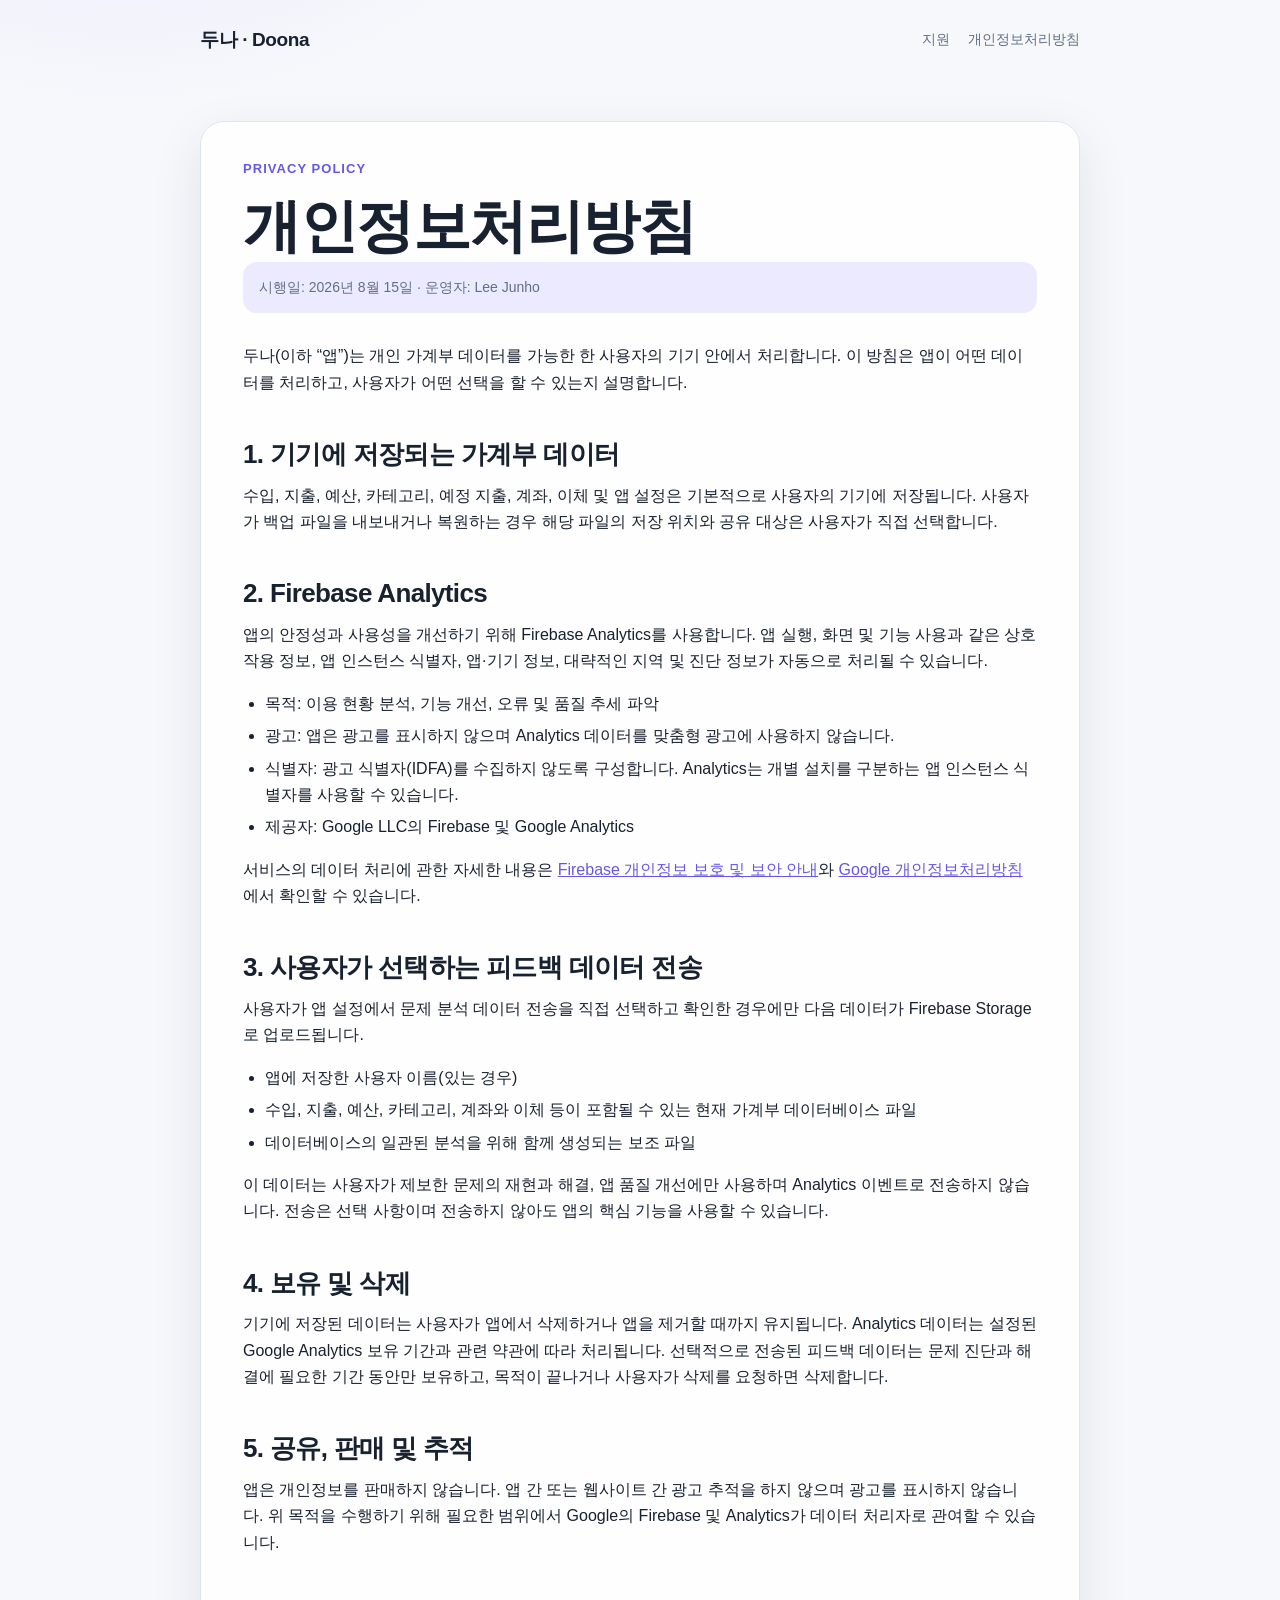
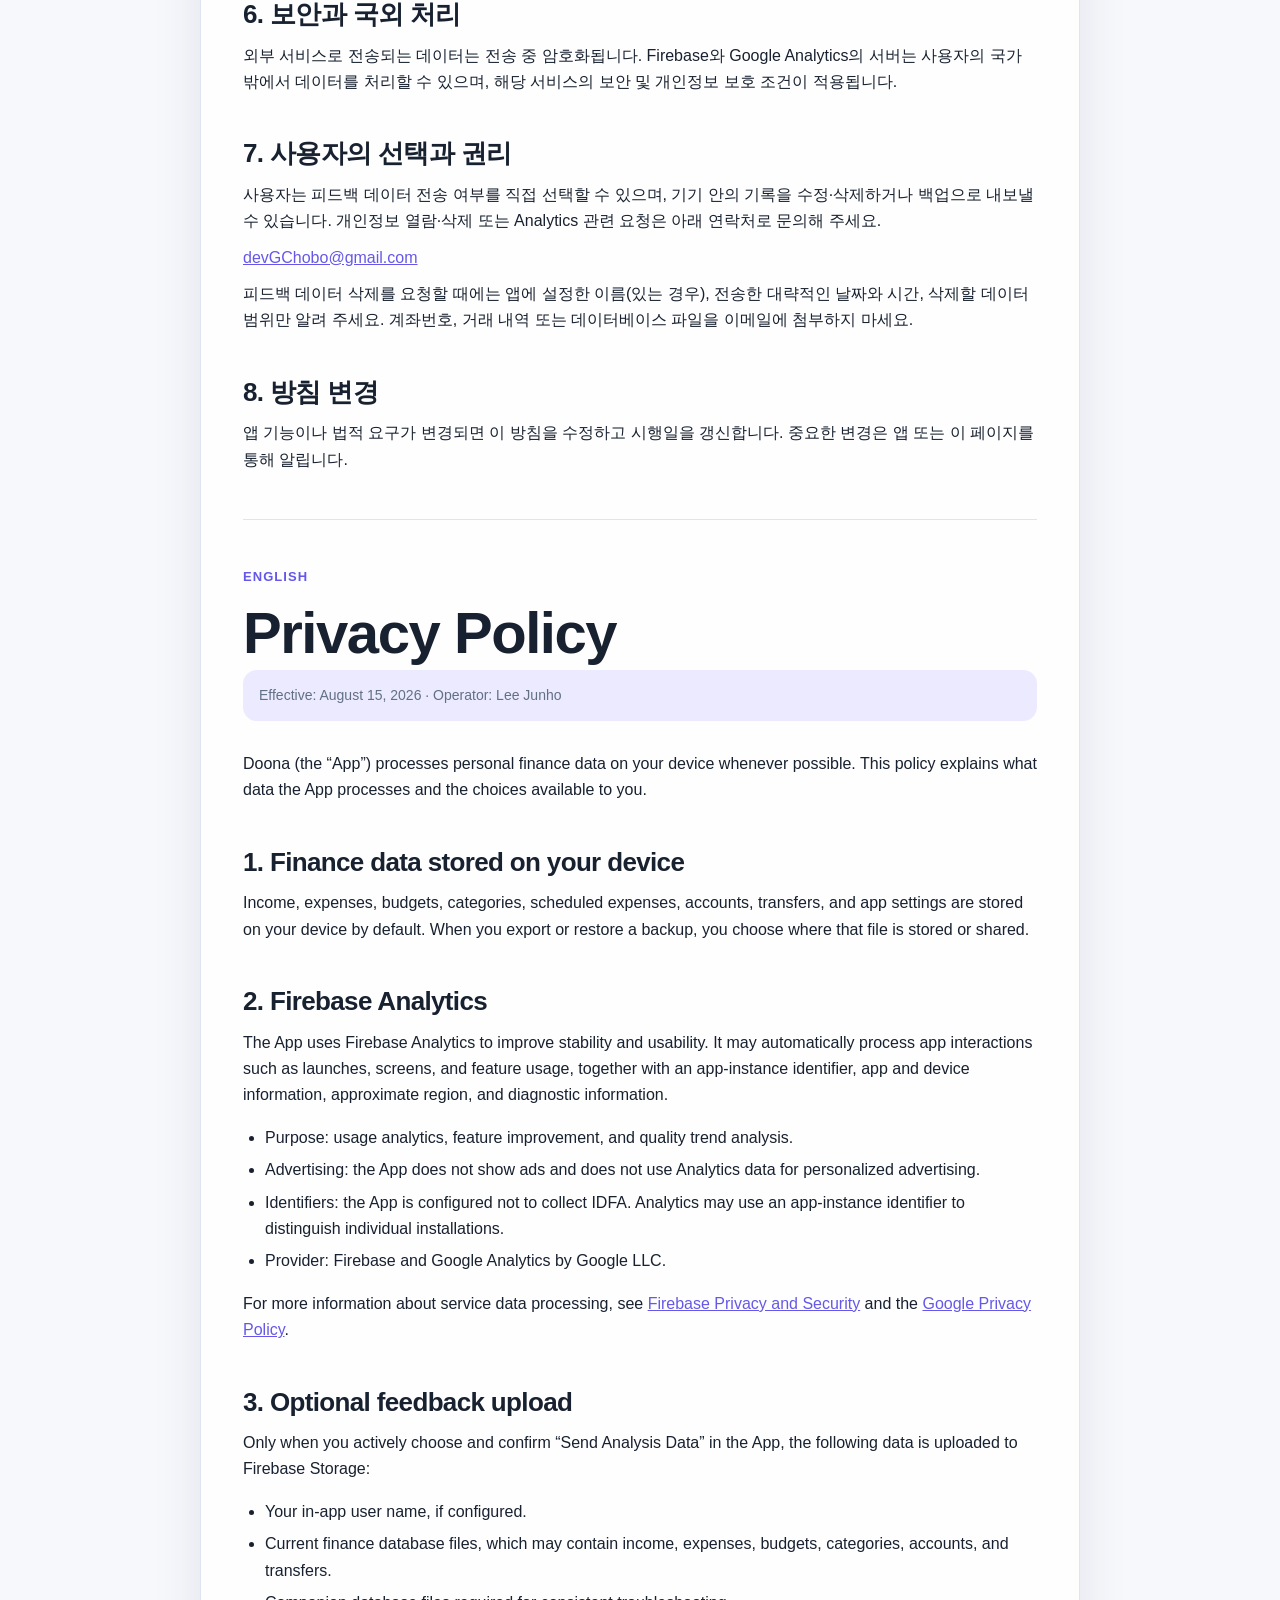
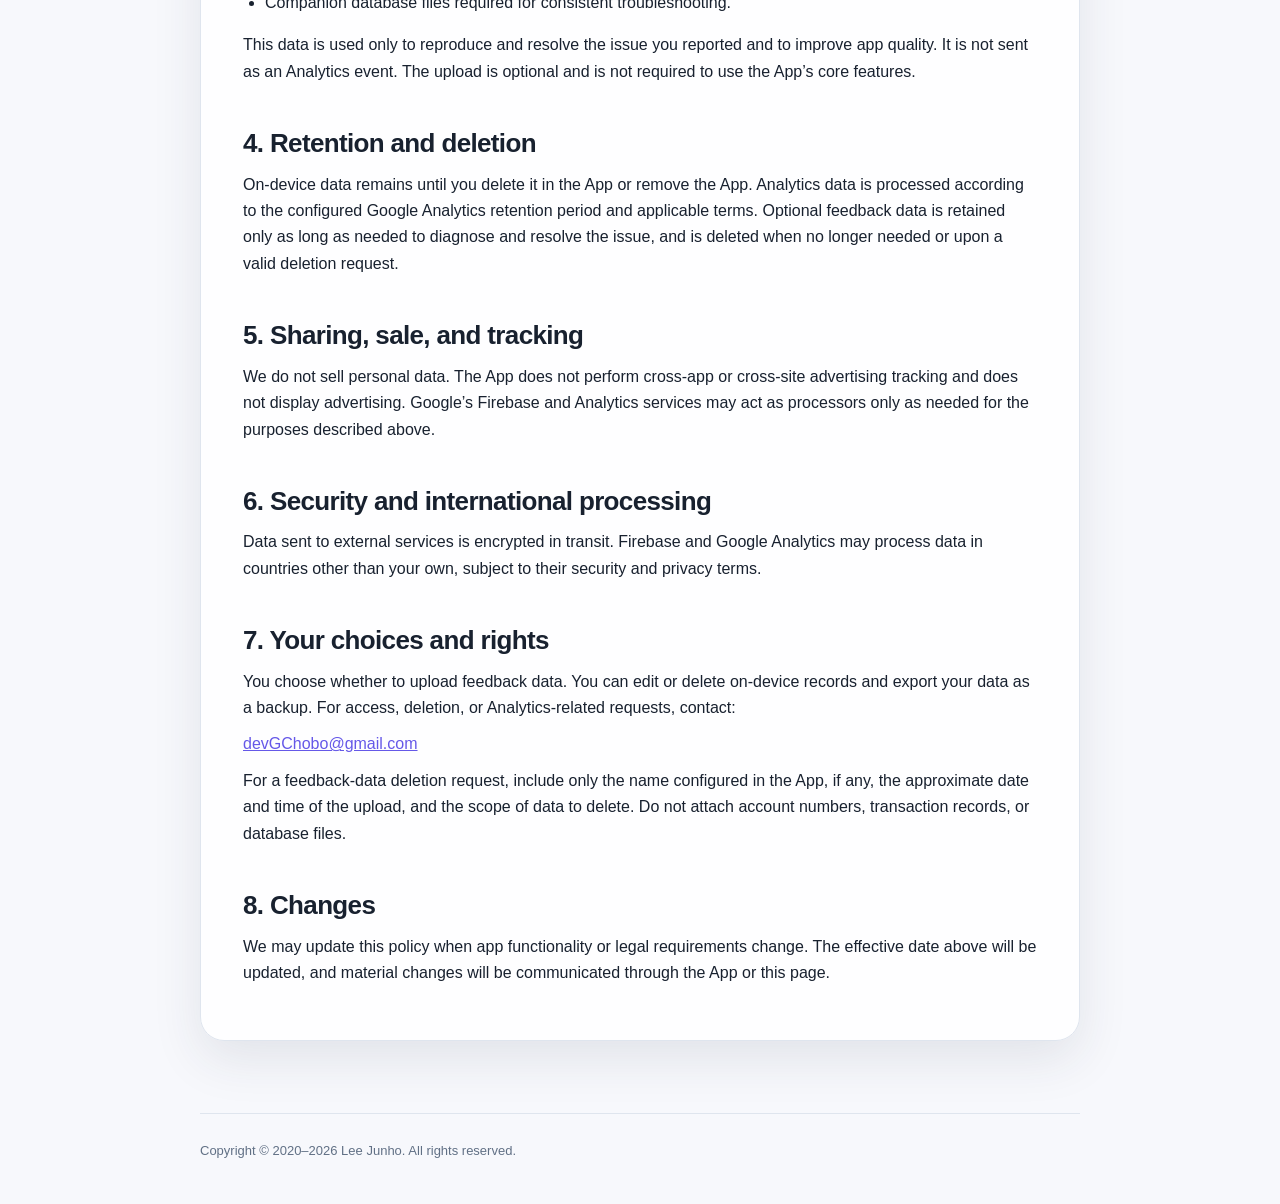
==== privacy/index.html @ 0facd6de "Publish Doona support and privacy pages" ====
<!doctype html>
<html lang="ko">
<head>
  <meta charset="utf-8">
  <meta name="viewport" content="width=device-width, initial-scale=1">
  <meta name="description" content="두나 가계부 개인정보처리방침">
  <title>개인정보처리방침 · 두나 가계부</title>
  <link rel="stylesheet" href="../assets/style.css">
</head>
<body>
  <div class="wrap">
    <header>
      <a class="brand" href="../">두나 · Doona</a>
      <nav aria-label="주요 메뉴">
        <a href="../support/">지원</a>
        <a href="./">개인정보처리방침</a>
      </nav>
    </header>
    <main>
      <article class="content">
        <p class="eyebrow">Privacy Policy</p>
        <h1>개인정보처리방침</h1>
        <div class="meta">시행일: 2026년 8월 15일 · 운영자: Lee Junho</div>
        <p>두나(이하 “앱”)는 개인 가계부 데이터를 가능한 한 사용자의 기기 안에서 처리합니다. 이 방침은 앱이 어떤 데이터를 처리하고, 사용자가 어떤 선택을 할 수 있는지 설명합니다.</p>

        <h2>1. 기기에 저장되는 가계부 데이터</h2>
        <p>수입, 지출, 예산, 카테고리, 예정 지출, 계좌, 이체 및 앱 설정은 기본적으로 사용자의 기기에 저장됩니다. 사용자가 백업 파일을 내보내거나 복원하는 경우 해당 파일의 저장 위치와 공유 대상은 사용자가 직접 선택합니다.</p>

        <h2>2. Firebase Analytics</h2>
        <p>앱의 안정성과 사용성을 개선하기 위해 Firebase Analytics를 사용합니다. 앱 실행, 화면 및 기능 사용과 같은 상호작용 정보, 앱 인스턴스 식별자, 앱·기기 정보, 대략적인 지역 및 진단 정보가 자동으로 처리될 수 있습니다.</p>
        <ul>
          <li>목적: 이용 현황 분석, 기능 개선, 오류 및 품질 추세 파악</li>
          <li>광고: 앱은 광고를 표시하지 않으며 Analytics 데이터를 맞춤형 광고에 사용하지 않습니다.</li>
          <li>식별자: 광고 식별자(IDFA)를 수집하지 않도록 구성합니다. Analytics는 개별 설치를 구분하는 앱 인스턴스 식별자를 사용할 수 있습니다.</li>
          <li>제공자: Google LLC의 Firebase 및 Google Analytics</li>
        </ul>
        <p>서비스의 데이터 처리에 관한 자세한 내용은 <a href="https://firebase.google.com/support/privacy">Firebase 개인정보 보호 및 보안 안내</a>와 <a href="https://policies.google.com/privacy">Google 개인정보처리방침</a>에서 확인할 수 있습니다.</p>

        <h2>3. 사용자가 선택하는 피드백 데이터 전송</h2>
        <p>사용자가 앱 설정에서 문제 분석 데이터 전송을 직접 선택하고 확인한 경우에만 다음 데이터가 Firebase Storage로 업로드됩니다.</p>
        <ul>
          <li>앱에 저장한 사용자 이름(있는 경우)</li>
          <li>수입, 지출, 예산, 카테고리, 계좌와 이체 등이 포함될 수 있는 현재 가계부 데이터베이스 파일</li>
          <li>데이터베이스의 일관된 분석을 위해 함께 생성되는 보조 파일</li>
        </ul>
        <p>이 데이터는 사용자가 제보한 문제의 재현과 해결, 앱 품질 개선에만 사용하며 Analytics 이벤트로 전송하지 않습니다. 전송은 선택 사항이며 전송하지 않아도 앱의 핵심 기능을 사용할 수 있습니다.</p>

        <h2>4. 보유 및 삭제</h2>
        <p>기기에 저장된 데이터는 사용자가 앱에서 삭제하거나 앱을 제거할 때까지 유지됩니다. Analytics 데이터는 설정된 Google Analytics 보유 기간과 관련 약관에 따라 처리됩니다. 선택적으로 전송된 피드백 데이터는 문제 진단과 해결에 필요한 기간 동안만 보유하고, 목적이 끝나거나 사용자가 삭제를 요청하면 삭제합니다.</p>

        <h2>5. 공유, 판매 및 추적</h2>
        <p>앱은 개인정보를 판매하지 않습니다. 앱 간 또는 웹사이트 간 광고 추적을 하지 않으며 광고를 표시하지 않습니다. 위 목적을 수행하기 위해 필요한 범위에서 Google의 Firebase 및 Analytics가 데이터 처리자로 관여할 수 있습니다.</p>

        <h2>6. 보안과 국외 처리</h2>
        <p>외부 서비스로 전송되는 데이터는 전송 중 암호화됩니다. Firebase와 Google Analytics의 서버는 사용자의 국가 밖에서 데이터를 처리할 수 있으며, 해당 서비스의 보안 및 개인정보 보호 조건이 적용됩니다.</p>

        <h2>7. 사용자의 선택과 권리</h2>
        <p>사용자는 피드백 데이터 전송 여부를 직접 선택할 수 있으며, 기기 안의 기록을 수정·삭제하거나 백업으로 내보낼 수 있습니다. 개인정보 열람·삭제 또는 Analytics 관련 요청은 아래 연락처로 문의해 주세요.</p>
        <p><a href="mailto:devGChobo@gmail.com">devGChobo@gmail.com</a></p>
        <p>피드백 데이터 삭제를 요청할 때에는 앱에 설정한 이름(있는 경우), 전송한 대략적인 날짜와 시간, 삭제할 데이터 범위만 알려 주세요. 계좌번호, 거래 내역 또는 데이터베이스 파일을 이메일에 첨부하지 마세요.</p>

        <h2>8. 방침 변경</h2>
        <p>앱 기능이나 법적 요구가 변경되면 이 방침을 수정하고 시행일을 갱신합니다. 중요한 변경은 앱 또는 이 페이지를 통해 알립니다.</p>

        <hr>

        <p class="eyebrow">English</p>
        <h1>Privacy Policy</h1>
        <div class="meta">Effective: August 15, 2026 · Operator: Lee Junho</div>
        <p>Doona (the “App”) processes personal finance data on your device whenever possible. This policy explains what data the App processes and the choices available to you.</p>

        <h2>1. Finance data stored on your device</h2>
        <p>Income, expenses, budgets, categories, scheduled expenses, accounts, transfers, and app settings are stored on your device by default. When you export or restore a backup, you choose where that file is stored or shared.</p>

        <h2>2. Firebase Analytics</h2>
        <p>The App uses Firebase Analytics to improve stability and usability. It may automatically process app interactions such as launches, screens, and feature usage, together with an app-instance identifier, app and device information, approximate region, and diagnostic information.</p>
        <ul>
          <li>Purpose: usage analytics, feature improvement, and quality trend analysis.</li>
          <li>Advertising: the App does not show ads and does not use Analytics data for personalized advertising.</li>
          <li>Identifiers: the App is configured not to collect IDFA. Analytics may use an app-instance identifier to distinguish individual installations.</li>
          <li>Provider: Firebase and Google Analytics by Google LLC.</li>
        </ul>
        <p>For more information about service data processing, see <a href="https://firebase.google.com/support/privacy">Firebase Privacy and Security</a> and the <a href="https://policies.google.com/privacy">Google Privacy Policy</a>.</p>

        <h2>3. Optional feedback upload</h2>
        <p>Only when you actively choose and confirm “Send Analysis Data” in the App, the following data is uploaded to Firebase Storage:</p>
        <ul>
          <li>Your in-app user name, if configured.</li>
          <li>Current finance database files, which may contain income, expenses, budgets, categories, accounts, and transfers.</li>
          <li>Companion database files required for consistent troubleshooting.</li>
        </ul>
        <p>This data is used only to reproduce and resolve the issue you reported and to improve app quality. It is not sent as an Analytics event. The upload is optional and is not required to use the App’s core features.</p>

        <h2>4. Retention and deletion</h2>
        <p>On-device data remains until you delete it in the App or remove the App. Analytics data is processed according to the configured Google Analytics retention period and applicable terms. Optional feedback data is retained only as long as needed to diagnose and resolve the issue, and is deleted when no longer needed or upon a valid deletion request.</p>

        <h2>5. Sharing, sale, and tracking</h2>
        <p>We do not sell personal data. The App does not perform cross-app or cross-site advertising tracking and does not display advertising. Google’s Firebase and Analytics services may act as processors only as needed for the purposes described above.</p>

        <h2>6. Security and international processing</h2>
        <p>Data sent to external services is encrypted in transit. Firebase and Google Analytics may process data in countries other than your own, subject to their security and privacy terms.</p>

        <h2>7. Your choices and rights</h2>
        <p>You choose whether to upload feedback data. You can edit or delete on-device records and export your data as a backup. For access, deletion, or Analytics-related requests, contact:</p>
        <p><a href="mailto:devGChobo@gmail.com">devGChobo@gmail.com</a></p>
        <p>For a feedback-data deletion request, include only the name configured in the App, if any, the approximate date and time of the upload, and the scope of data to delete. Do not attach account numbers, transaction records, or database files.</p>

        <h2>8. Changes</h2>
        <p>We may update this policy when app functionality or legal requirements change. The effective date above will be updated, and material changes will be communicated through the App or this page.</p>
      </article>
    </main>
    <footer>Copyright © 2020–2026 Lee Junho. All rights reserved.</footer>
  </div>
</body>
</html>
---- assets/style.css ----
:root {
  color-scheme: light dark;
  --background: #f7f8fc;
  --surface: rgba(255, 255, 255, 0.92);
  --surface-strong: #ffffff;
  --text: #18212f;
  --muted: #617085;
  --line: #dfe5ee;
  --accent: #6558e8;
  --accent-soft: #eceaff;
  --shadow: 0 18px 50px rgba(38, 47, 67, 0.1);
}

@media (prefers-color-scheme: dark) {
  :root {
    --background: #10131a;
    --surface: rgba(27, 32, 43, 0.94);
    --surface-strong: #1b202b;
    --text: #f3f5f8;
    --muted: #aab4c3;
    --line: #343c4c;
    --accent: #a79cff;
    --accent-soft: #2c2949;
    --shadow: 0 18px 50px rgba(0, 0, 0, 0.28);
  }
}

* { box-sizing: border-box; }

html { scroll-behavior: smooth; }

body {
  margin: 0;
  background:
    radial-gradient(circle at 10% -10%, rgba(101, 88, 232, 0.2), transparent 34rem),
    var(--background);
  color: var(--text);
  font-family: -apple-system, BlinkMacSystemFont, "Segoe UI", sans-serif;
  line-height: 1.65;
}

a { color: var(--accent); }

.wrap {
  width: min(880px, calc(100% - 40px));
  margin: 0 auto;
}

header {
  display: flex;
  align-items: center;
  justify-content: space-between;
  gap: 24px;
  padding: 24px 0;
}

.brand {
  color: var(--text);
  font-size: 19px;
  font-weight: 760;
  letter-spacing: -0.02em;
  text-decoration: none;
}

nav { display: flex; gap: 18px; }
nav a { color: var(--muted); font-size: 14px; text-decoration: none; }
nav a:hover { color: var(--text); }

main { padding: 42px 0 72px; }

.hero {
  padding: 48px;
  border: 1px solid var(--line);
  border-radius: 28px;
  background: var(--surface);
  box-shadow: var(--shadow);
}

.eyebrow {
  margin: 0 0 10px;
  color: var(--accent);
  font-size: 13px;
  font-weight: 740;
  letter-spacing: 0.08em;
  text-transform: uppercase;
}

h1, h2, h3 { line-height: 1.25; letter-spacing: -0.025em; }
h1 { margin: 0; font-size: clamp(36px, 7vw, 58px); }
h2 { margin: 42px 0 12px; font-size: 26px; }
h3 { margin: 28px 0 8px; font-size: 18px; }
p { margin: 10px 0; }

.lead {
  max-width: 650px;
  margin-top: 18px;
  color: var(--muted);
  font-size: 18px;
}

.actions, .grid {
  display: grid;
  gap: 16px;
}

.actions {
  grid-template-columns: repeat(2, minmax(0, 1fr));
  margin-top: 30px;
}

.card, .button-link {
  border: 1px solid var(--line);
  border-radius: 18px;
  background: var(--surface-strong);
}

.button-link {
  display: block;
  padding: 18px 20px;
  color: var(--text);
  font-weight: 700;
  text-decoration: none;
}

.button-link span { display: block; color: var(--muted); font-size: 13px; font-weight: 500; }
.button-link:hover { border-color: var(--accent); transform: translateY(-1px); }

.content {
  padding: 36px 42px 44px;
  border: 1px solid var(--line);
  border-radius: 24px;
  background: var(--surface);
  box-shadow: var(--shadow);
}

.meta {
  margin-bottom: 30px;
  padding: 14px 16px;
  border-radius: 14px;
  background: var(--accent-soft);
  color: var(--muted);
  font-size: 14px;
}

.notice {
  margin: 24px 0;
  padding: 18px 20px;
  border-left: 4px solid var(--accent);
  border-radius: 8px 14px 14px 8px;
  background: var(--accent-soft);
}

ul { padding-left: 22px; }
li + li { margin-top: 6px; }
hr { margin: 46px 0; border: 0; border-top: 1px solid var(--line); }

footer {
  padding: 26px 0 42px;
  border-top: 1px solid var(--line);
  color: var(--muted);
  font-size: 13px;
}

@media (max-width: 640px) {
  .wrap { width: min(100% - 28px, 880px); }
  header { align-items: flex-start; flex-direction: column; gap: 10px; }
  main { padding-top: 24px; }
  .hero, .content { padding: 28px 22px; border-radius: 20px; }
  .actions { grid-template-columns: 1fr; }
}
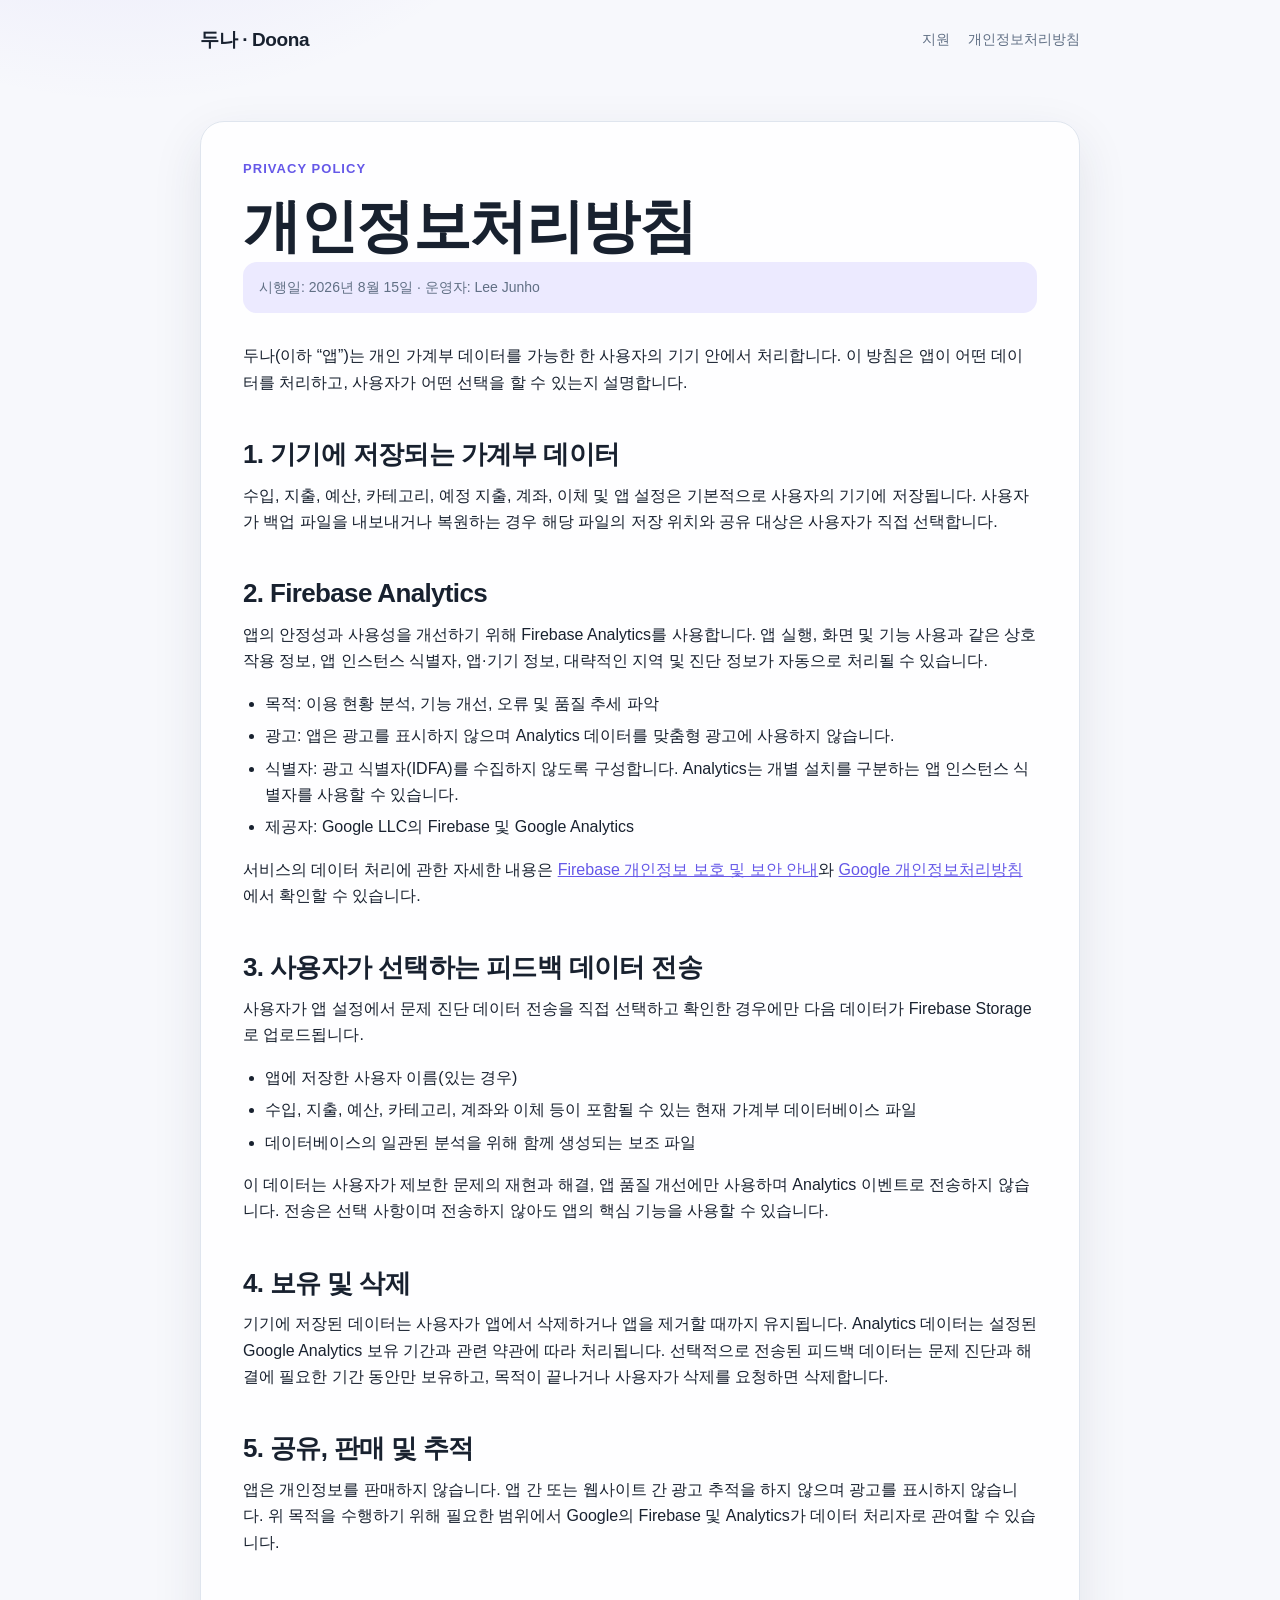
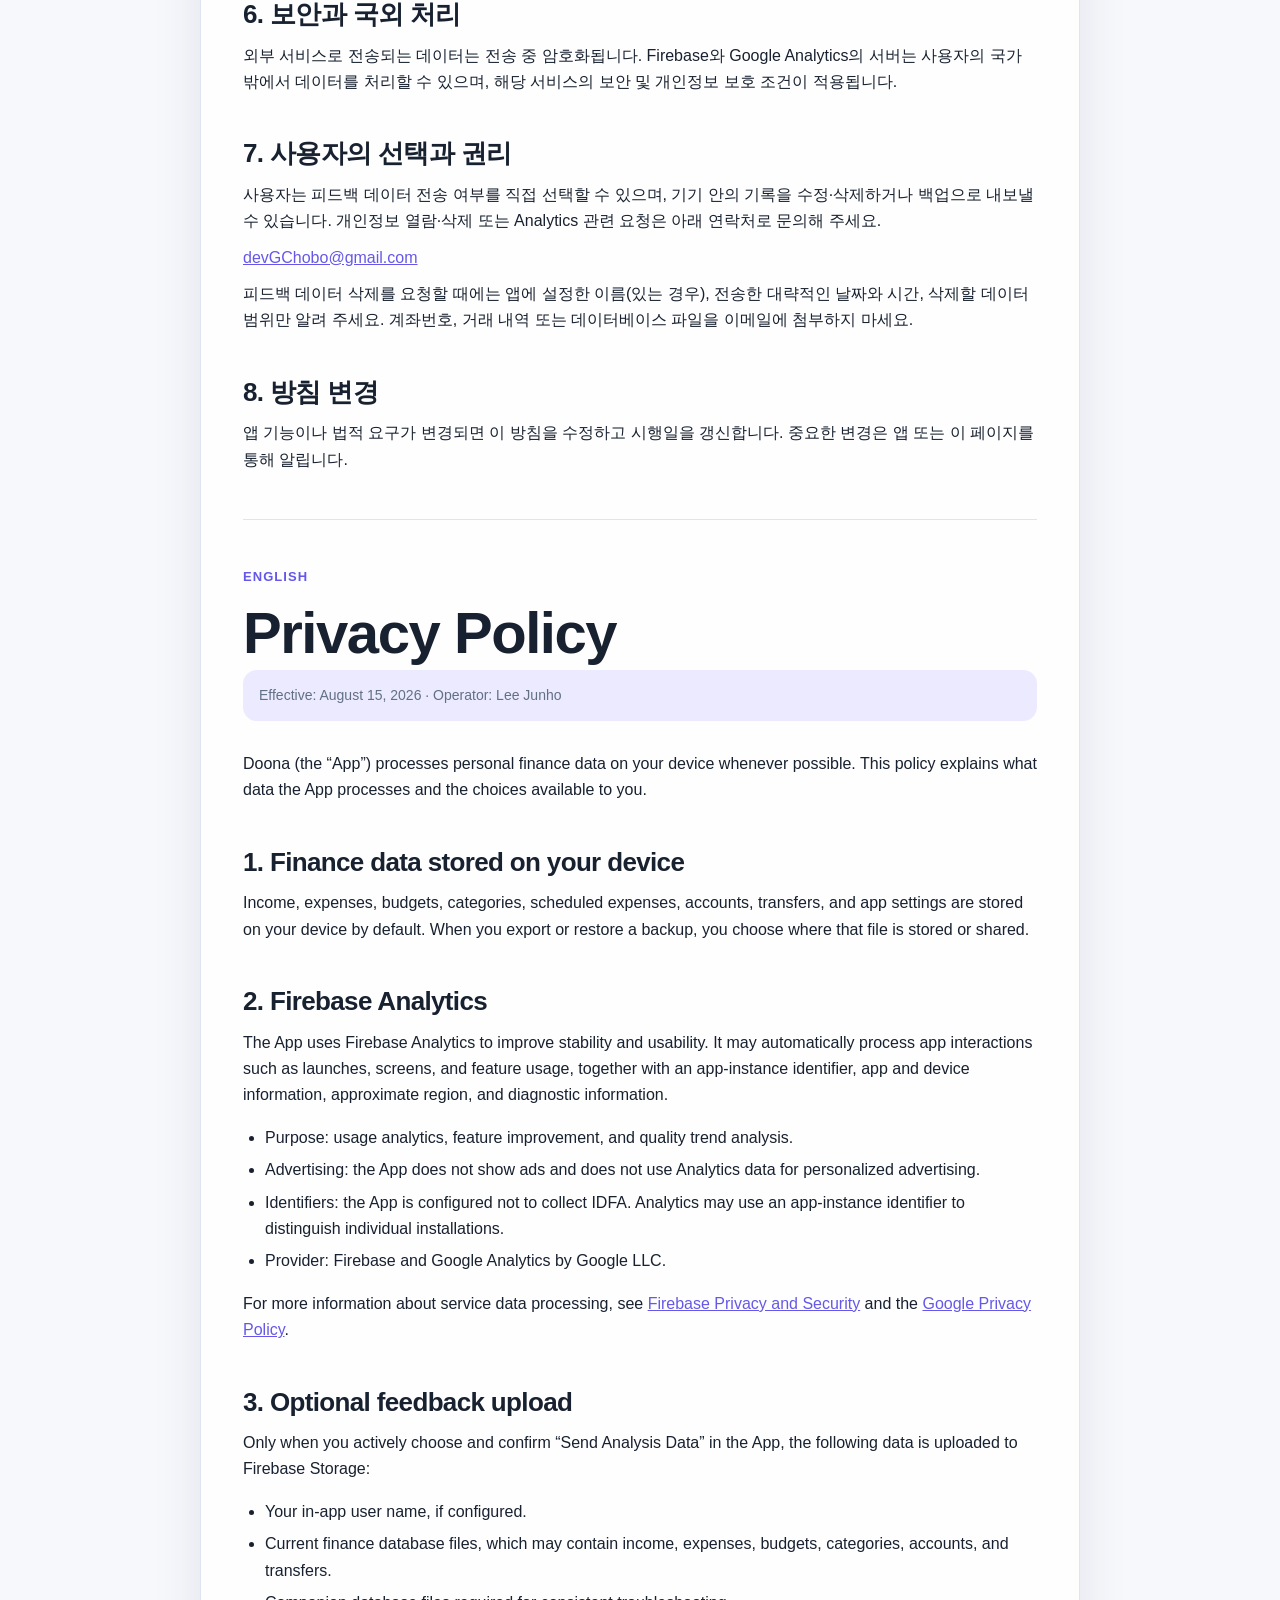
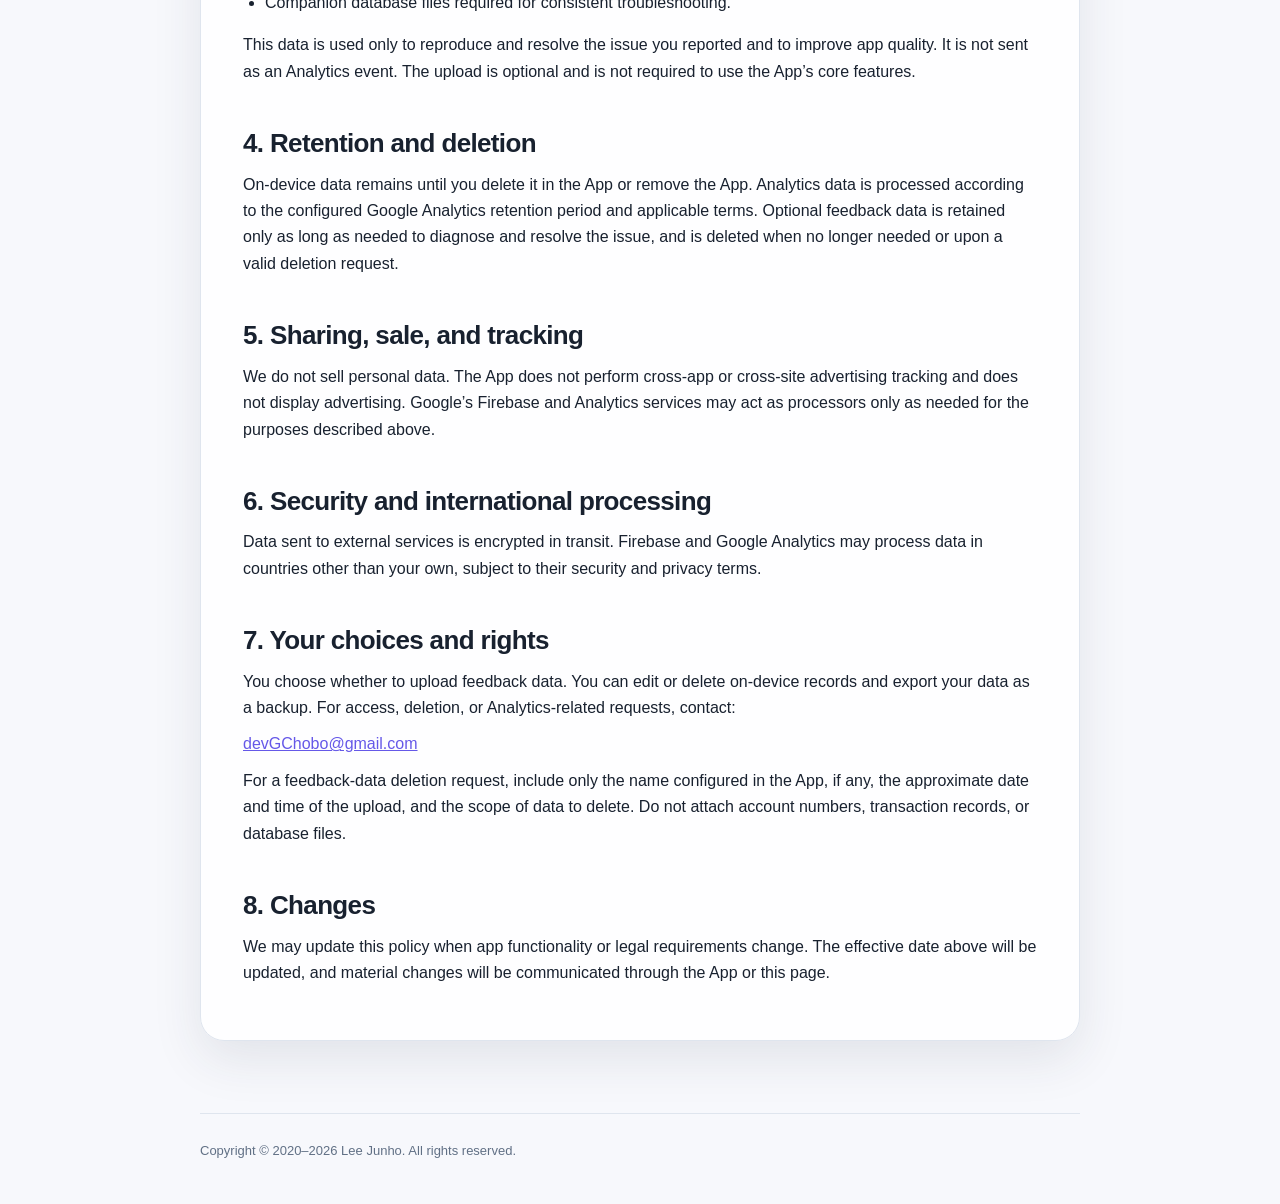
==== commit aa0790ca: "Clarify diagnostic data wording" ====
--- a/privacy/index.html
+++ b/privacy/index.html
@@ -37,7 +37,7 @@
         <p>서비스의 데이터 처리에 관한 자세한 내용은 <a href="https://firebase.google.com/support/privacy">Firebase 개인정보 보호 및 보안 안내</a>와 <a href="https://policies.google.com/privacy">Google 개인정보처리방침</a>에서 확인할 수 있습니다.</p>
 
         <h2>3. 사용자가 선택하는 피드백 데이터 전송</h2>
-        <p>사용자가 앱 설정에서 문제 분석 데이터 전송을 직접 선택하고 확인한 경우에만 다음 데이터가 Firebase Storage로 업로드됩니다.</p>
+        <p>사용자가 앱 설정에서 문제 진단 데이터 전송을 직접 선택하고 확인한 경우에만 다음 데이터가 Firebase Storage로 업로드됩니다.</p>
         <ul>
           <li>앱에 저장한 사용자 이름(있는 경우)</li>
           <li>수입, 지출, 예산, 카테고리, 계좌와 이체 등이 포함될 수 있는 현재 가계부 데이터베이스 파일</li>
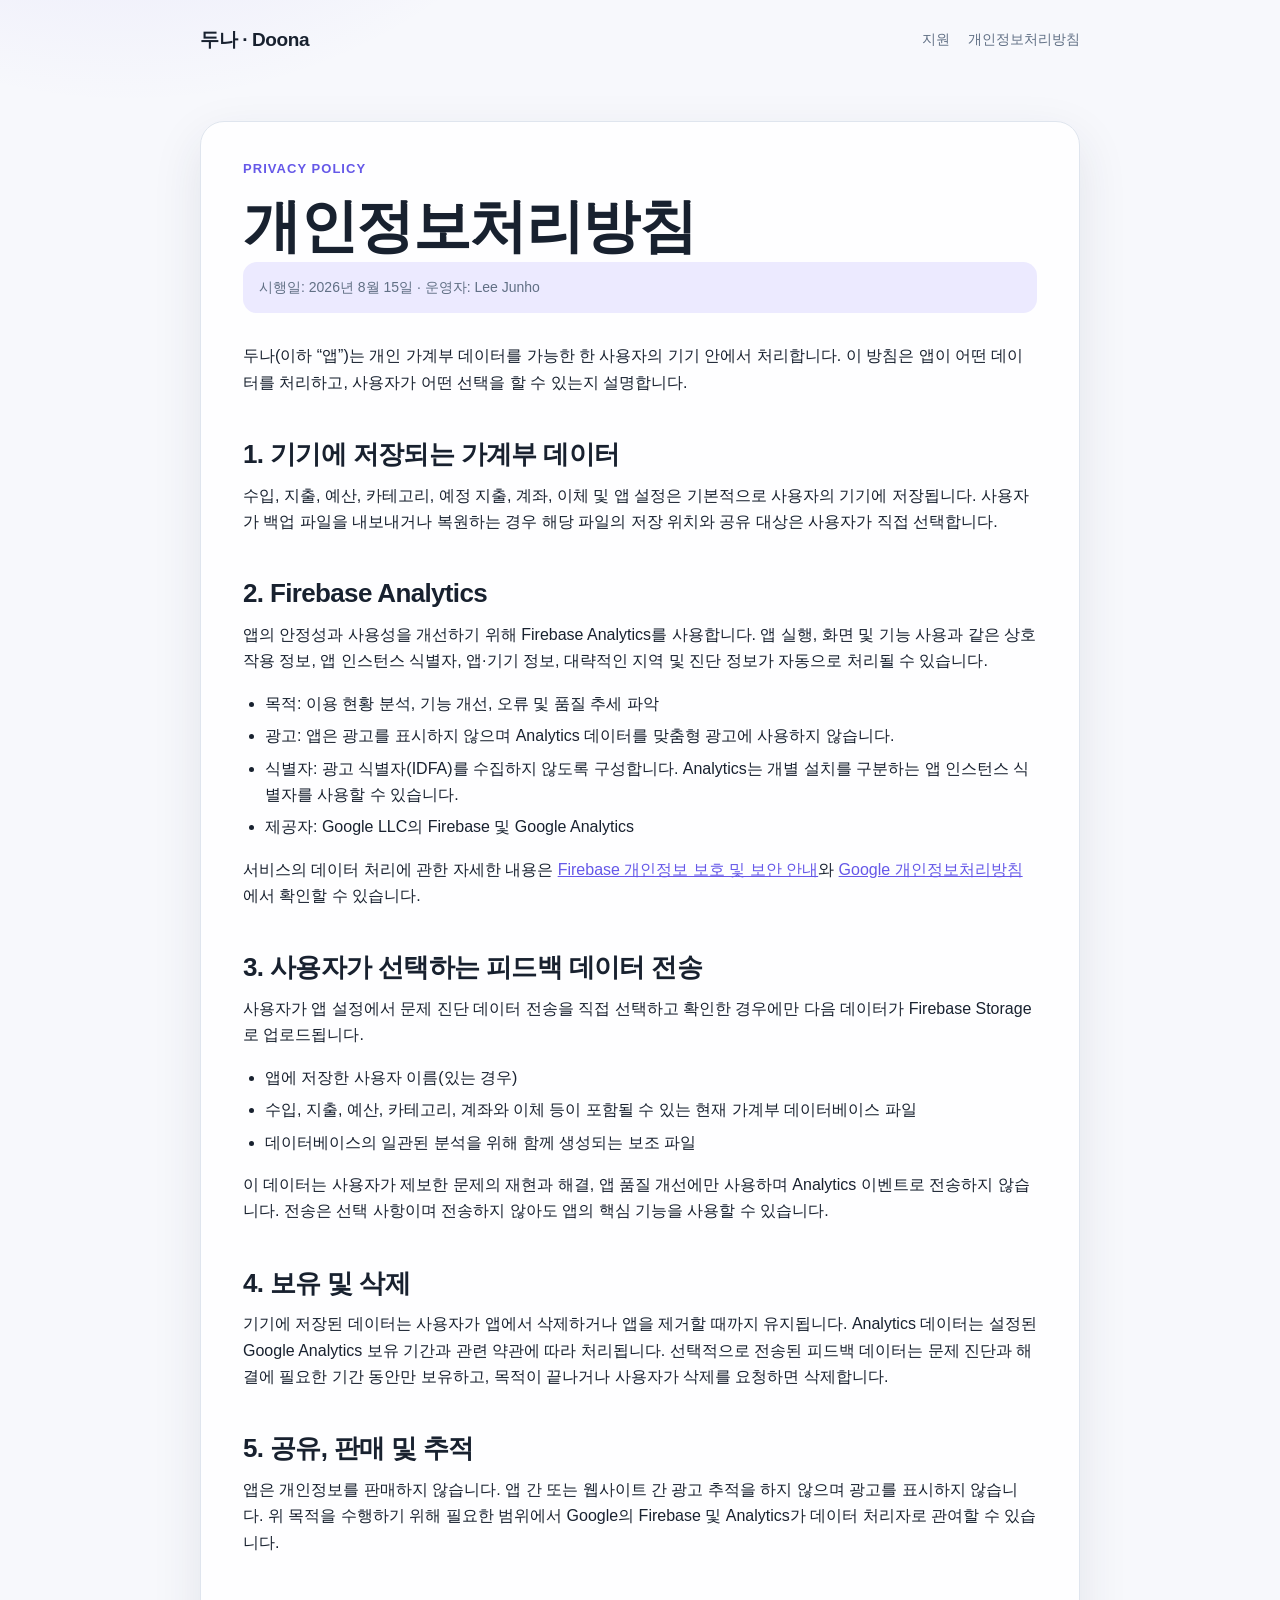
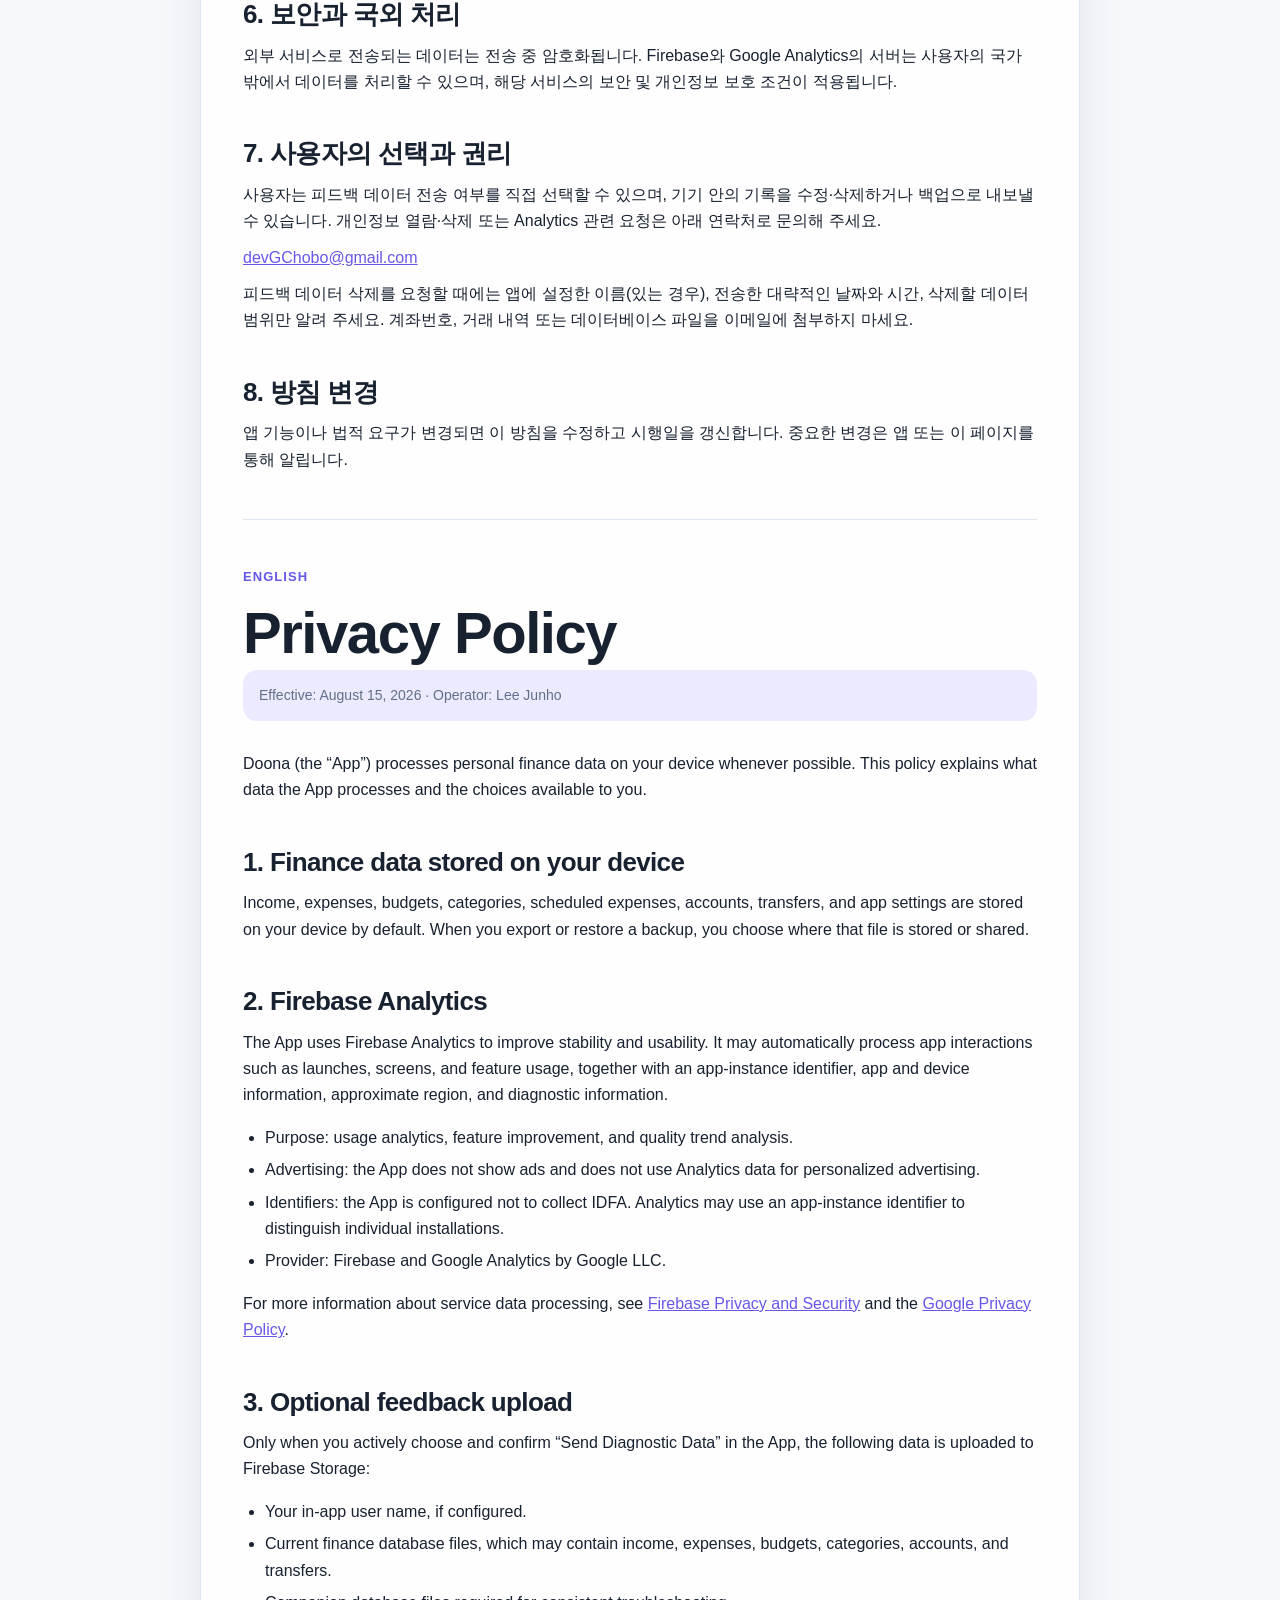
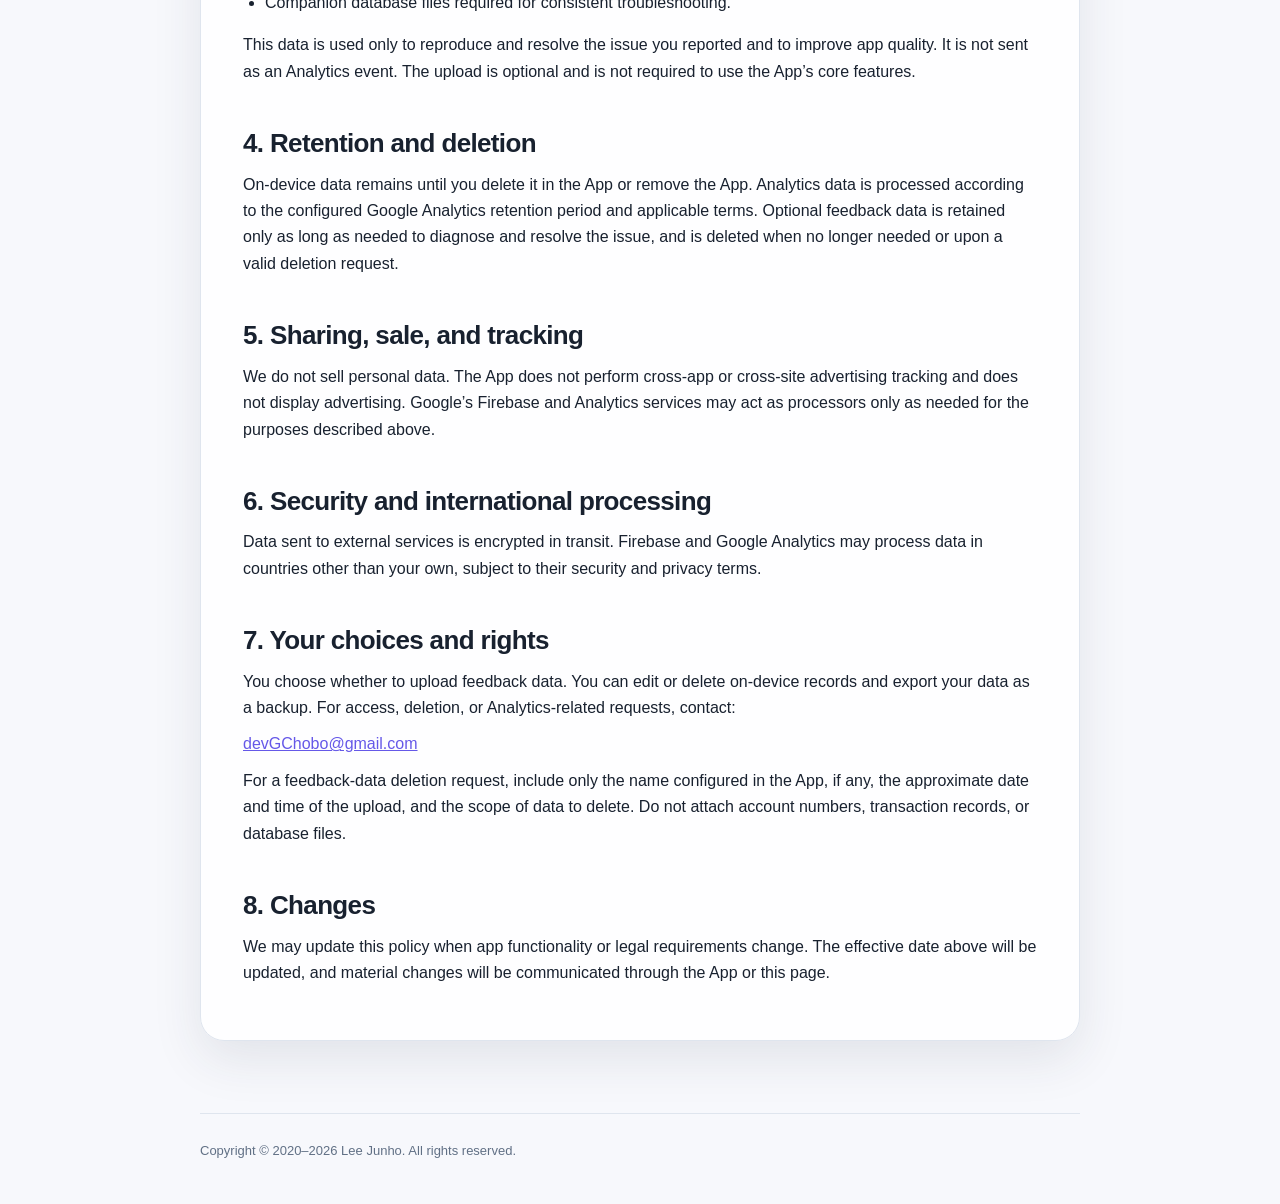
==== commit 32d12b7c: "Align diagnostic data wording" ====
--- a/privacy/index.html
+++ b/privacy/index.html
@@ -83,7 +83,7 @@
         <p>For more information about service data processing, see <a href="https://firebase.google.com/support/privacy">Firebase Privacy and Security</a> and the <a href="https://policies.google.com/privacy">Google Privacy Policy</a>.</p>
 
         <h2>3. Optional feedback upload</h2>
-        <p>Only when you actively choose and confirm “Send Analysis Data” in the App, the following data is uploaded to Firebase Storage:</p>
+        <p>Only when you actively choose and confirm “Send Diagnostic Data” in the App, the following data is uploaded to Firebase Storage:</p>
         <ul>
           <li>Your in-app user name, if configured.</li>
           <li>Current finance database files, which may contain income, expenses, budgets, categories, accounts, and transfers.</li>
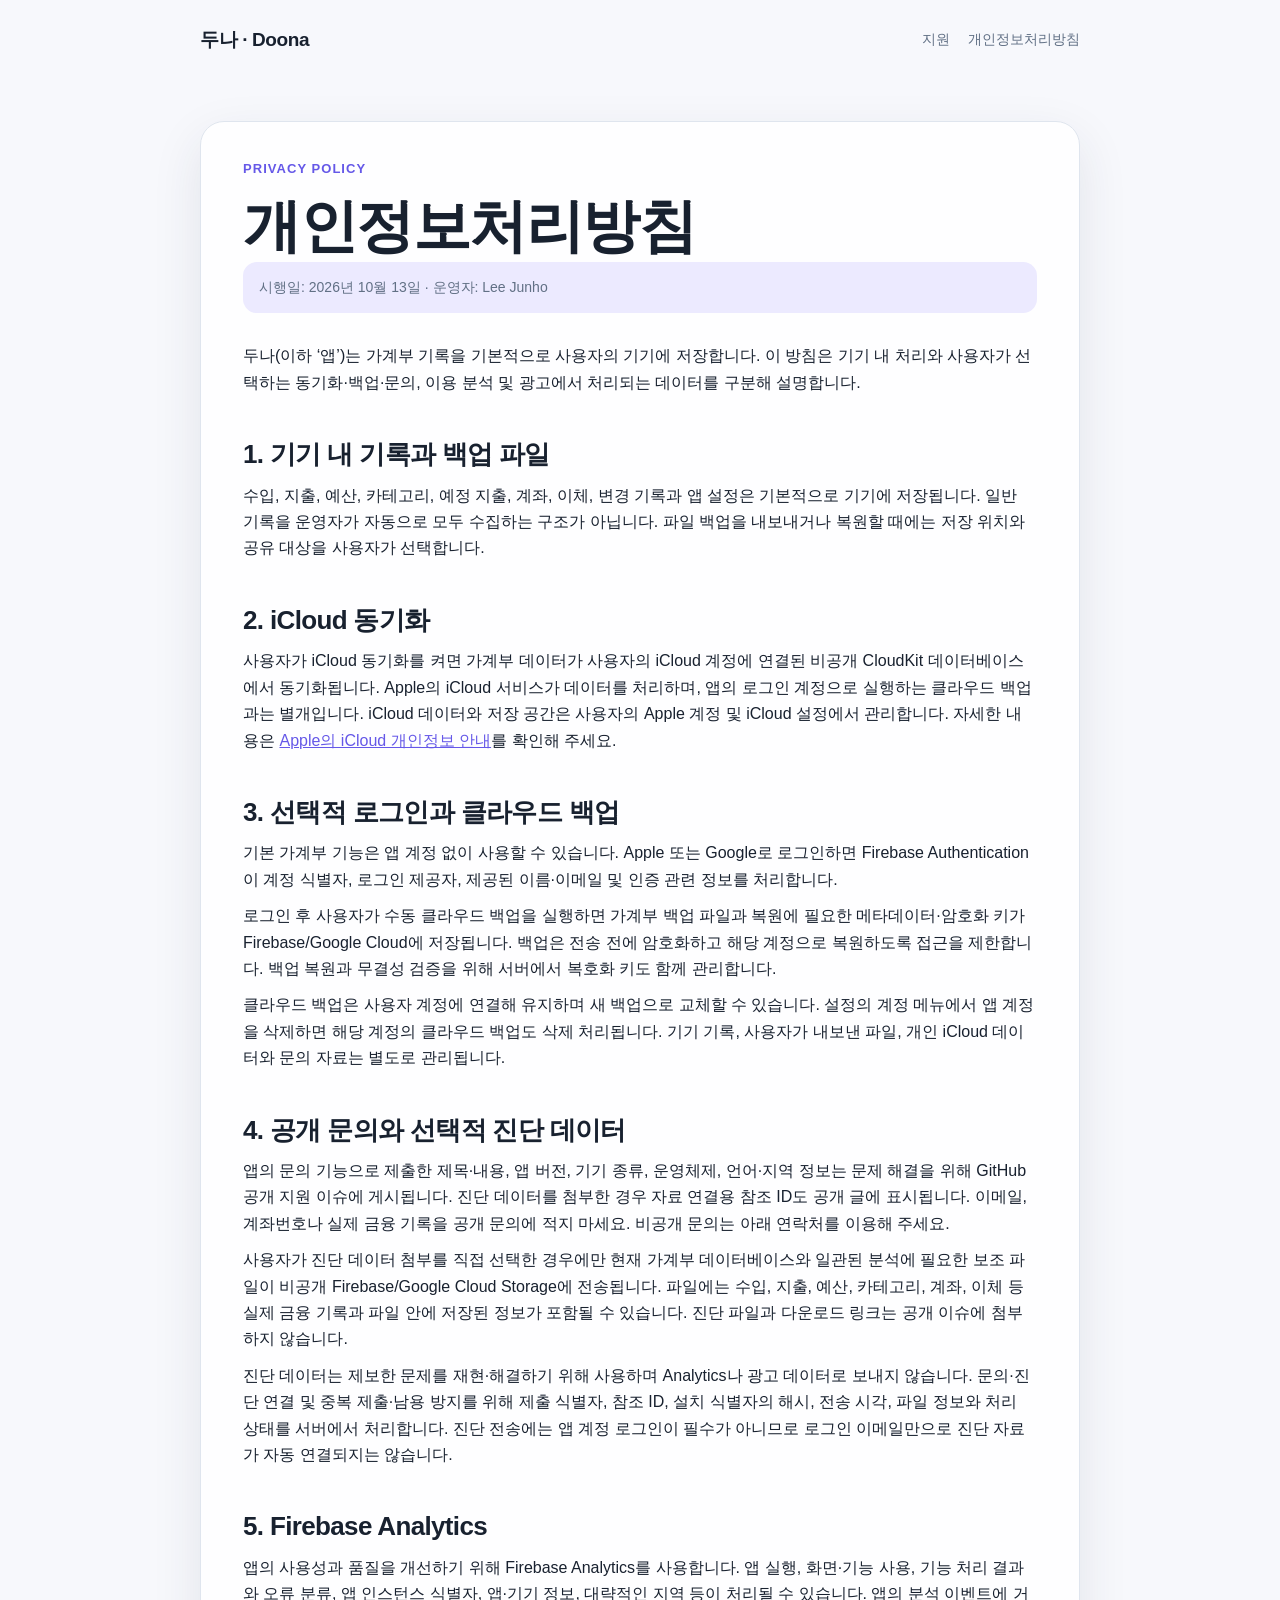
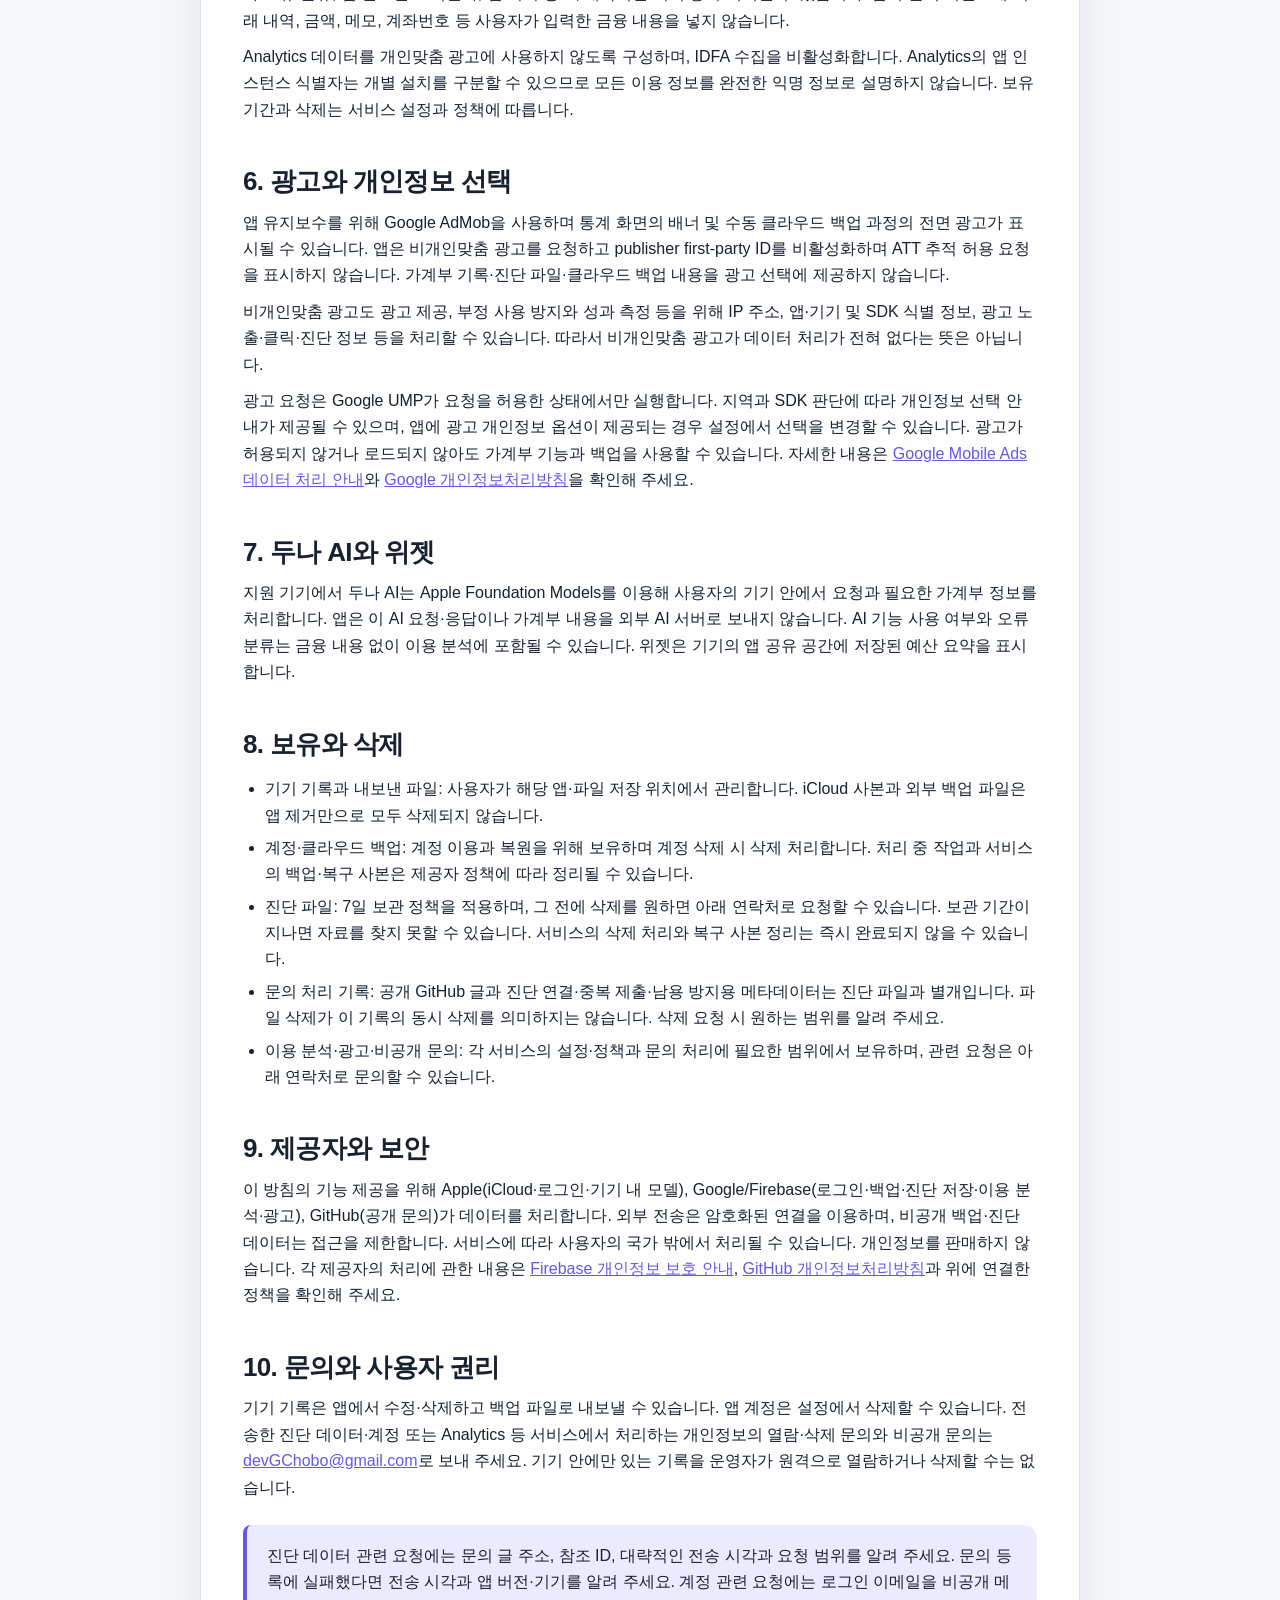
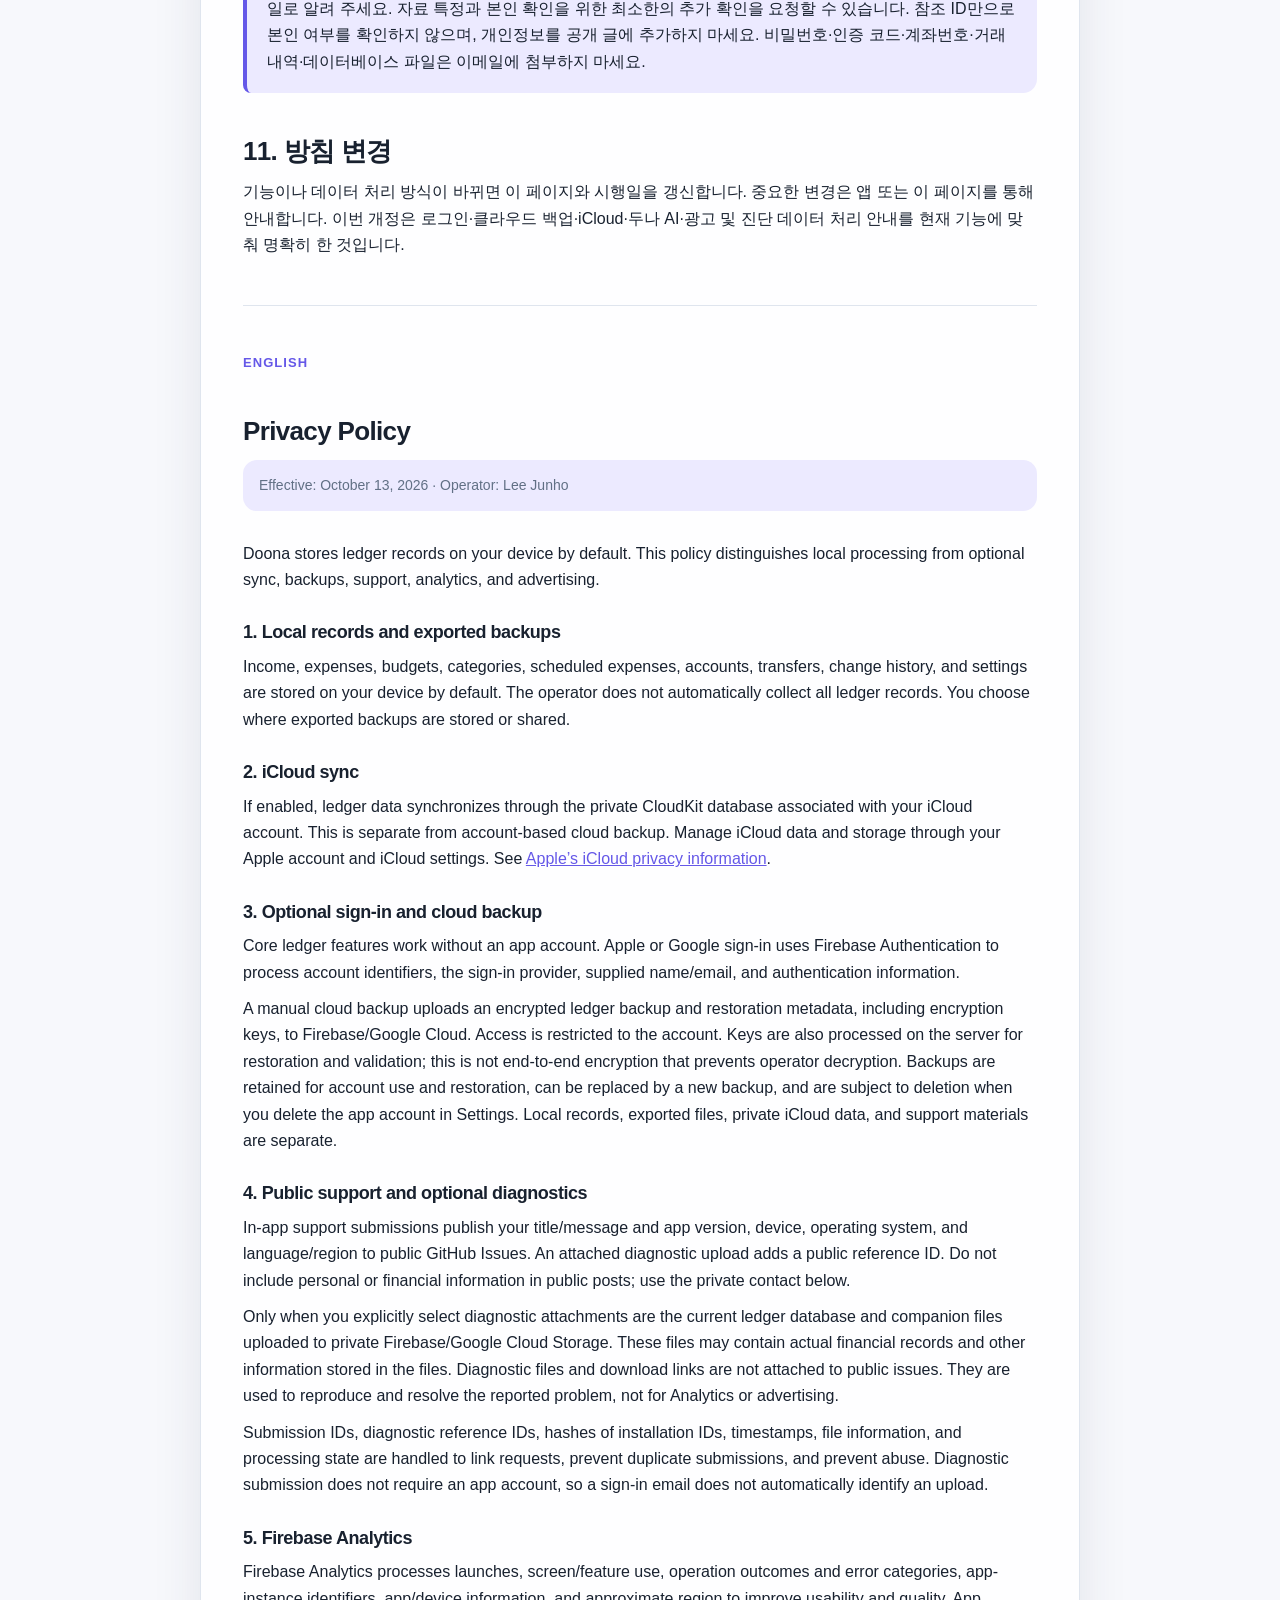
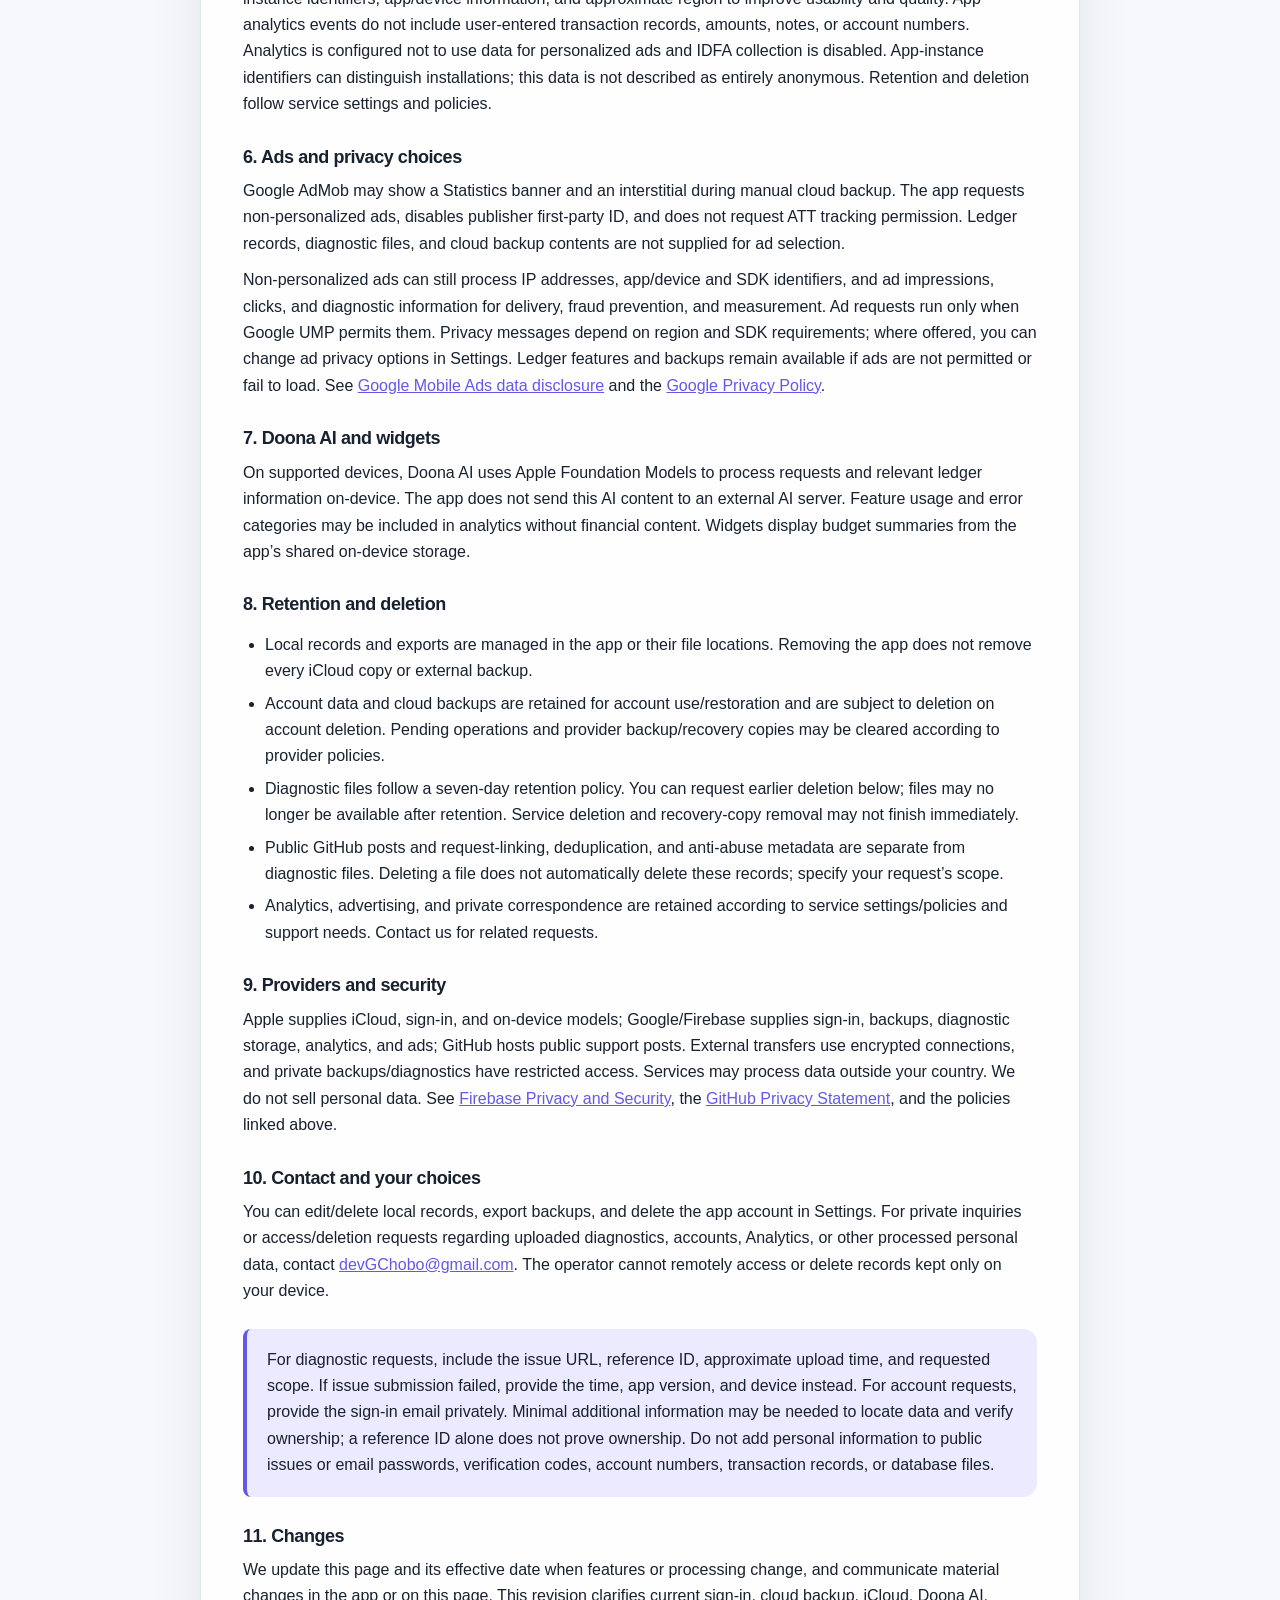
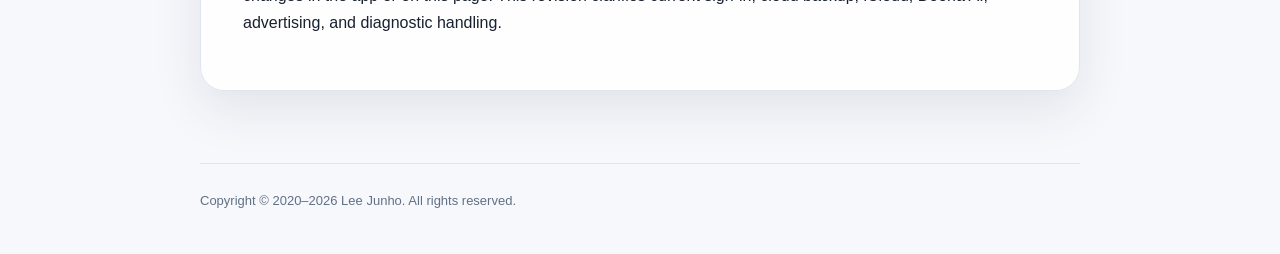
==== commit 99a8a07e: "docs: update support and privacy disclosures for current Doona features" ====
--- a/privacy/index.html
+++ b/privacy/index.html
@@ -9,106 +9,89 @@
 </head>
 <body>
   <div class="wrap">
-    <header>
-      <a class="brand" href="../">두나 · Doona</a>
-      <nav aria-label="주요 메뉴">
-        <a href="../support/">지원</a>
-        <a href="./">개인정보처리방침</a>
-      </nav>
-    </header>
-    <main>
-      <article class="content">
-        <p class="eyebrow">Privacy Policy</p>
-        <h1>개인정보처리방침</h1>
-        <div class="meta">시행일: 2026년 8월 15일 · 운영자: Lee Junho</div>
-        <p>두나(이하 “앱”)는 개인 가계부 데이터를 가능한 한 사용자의 기기 안에서 처리합니다. 이 방침은 앱이 어떤 데이터를 처리하고, 사용자가 어떤 선택을 할 수 있는지 설명합니다.</p>
-
-        <h2>1. 기기에 저장되는 가계부 데이터</h2>
-        <p>수입, 지출, 예산, 카테고리, 예정 지출, 계좌, 이체 및 앱 설정은 기본적으로 사용자의 기기에 저장됩니다. 사용자가 백업 파일을 내보내거나 복원하는 경우 해당 파일의 저장 위치와 공유 대상은 사용자가 직접 선택합니다.</p>
-
-        <h2>2. Firebase Analytics</h2>
-        <p>앱의 안정성과 사용성을 개선하기 위해 Firebase Analytics를 사용합니다. 앱 실행, 화면 및 기능 사용과 같은 상호작용 정보, 앱 인스턴스 식별자, 앱·기기 정보, 대략적인 지역 및 진단 정보가 자동으로 처리될 수 있습니다.</p>
-        <ul>
-          <li>목적: 이용 현황 분석, 기능 개선, 오류 및 품질 추세 파악</li>
-          <li>광고: 앱은 광고를 표시하지 않으며 Analytics 데이터를 맞춤형 광고에 사용하지 않습니다.</li>
-          <li>식별자: 광고 식별자(IDFA)를 수집하지 않도록 구성합니다. Analytics는 개별 설치를 구분하는 앱 인스턴스 식별자를 사용할 수 있습니다.</li>
-          <li>제공자: Google LLC의 Firebase 및 Google Analytics</li>
-        </ul>
-        <p>서비스의 데이터 처리에 관한 자세한 내용은 <a href="https://firebase.google.com/support/privacy">Firebase 개인정보 보호 및 보안 안내</a>와 <a href="https://policies.google.com/privacy">Google 개인정보처리방침</a>에서 확인할 수 있습니다.</p>
-
-        <h2>3. 사용자가 선택하는 피드백 데이터 전송</h2>
-        <p>사용자가 앱 설정에서 문제 진단 데이터 전송을 직접 선택하고 확인한 경우에만 다음 데이터가 Firebase Storage로 업로드됩니다.</p>
-        <ul>
-          <li>앱에 저장한 사용자 이름(있는 경우)</li>
-          <li>수입, 지출, 예산, 카테고리, 계좌와 이체 등이 포함될 수 있는 현재 가계부 데이터베이스 파일</li>
-          <li>데이터베이스의 일관된 분석을 위해 함께 생성되는 보조 파일</li>
-        </ul>
-        <p>이 데이터는 사용자가 제보한 문제의 재현과 해결, 앱 품질 개선에만 사용하며 Analytics 이벤트로 전송하지 않습니다. 전송은 선택 사항이며 전송하지 않아도 앱의 핵심 기능을 사용할 수 있습니다.</p>
-
-        <h2>4. 보유 및 삭제</h2>
-        <p>기기에 저장된 데이터는 사용자가 앱에서 삭제하거나 앱을 제거할 때까지 유지됩니다. Analytics 데이터는 설정된 Google Analytics 보유 기간과 관련 약관에 따라 처리됩니다. 선택적으로 전송된 피드백 데이터는 문제 진단과 해결에 필요한 기간 동안만 보유하고, 목적이 끝나거나 사용자가 삭제를 요청하면 삭제합니다.</p>
-
-        <h2>5. 공유, 판매 및 추적</h2>
-        <p>앱은 개인정보를 판매하지 않습니다. 앱 간 또는 웹사이트 간 광고 추적을 하지 않으며 광고를 표시하지 않습니다. 위 목적을 수행하기 위해 필요한 범위에서 Google의 Firebase 및 Analytics가 데이터 처리자로 관여할 수 있습니다.</p>
-
-        <h2>6. 보안과 국외 처리</h2>
-        <p>외부 서비스로 전송되는 데이터는 전송 중 암호화됩니다. Firebase와 Google Analytics의 서버는 사용자의 국가 밖에서 데이터를 처리할 수 있으며, 해당 서비스의 보안 및 개인정보 보호 조건이 적용됩니다.</p>
-
-        <h2>7. 사용자의 선택과 권리</h2>
-        <p>사용자는 피드백 데이터 전송 여부를 직접 선택할 수 있으며, 기기 안의 기록을 수정·삭제하거나 백업으로 내보낼 수 있습니다. 개인정보 열람·삭제 또는 Analytics 관련 요청은 아래 연락처로 문의해 주세요.</p>
-        <p><a href="mailto:devGChobo@gmail.com">devGChobo@gmail.com</a></p>
-        <p>피드백 데이터 삭제를 요청할 때에는 앱에 설정한 이름(있는 경우), 전송한 대략적인 날짜와 시간, 삭제할 데이터 범위만 알려 주세요. 계좌번호, 거래 내역 또는 데이터베이스 파일을 이메일에 첨부하지 마세요.</p>
-
-        <h2>8. 방침 변경</h2>
-        <p>앱 기능이나 법적 요구가 변경되면 이 방침을 수정하고 시행일을 갱신합니다. 중요한 변경은 앱 또는 이 페이지를 통해 알립니다.</p>
-
-        <hr>
-
-        <p class="eyebrow">English</p>
-        <h1>Privacy Policy</h1>
-        <div class="meta">Effective: August 15, 2026 · Operator: Lee Junho</div>
-        <p>Doona (the “App”) processes personal finance data on your device whenever possible. This policy explains what data the App processes and the choices available to you.</p>
-
-        <h2>1. Finance data stored on your device</h2>
-        <p>Income, expenses, budgets, categories, scheduled expenses, accounts, transfers, and app settings are stored on your device by default. When you export or restore a backup, you choose where that file is stored or shared.</p>
-
-        <h2>2. Firebase Analytics</h2>
-        <p>The App uses Firebase Analytics to improve stability and usability. It may automatically process app interactions such as launches, screens, and feature usage, together with an app-instance identifier, app and device information, approximate region, and diagnostic information.</p>
-        <ul>
-          <li>Purpose: usage analytics, feature improvement, and quality trend analysis.</li>
-          <li>Advertising: the App does not show ads and does not use Analytics data for personalized advertising.</li>
-          <li>Identifiers: the App is configured not to collect IDFA. Analytics may use an app-instance identifier to distinguish individual installations.</li>
-          <li>Provider: Firebase and Google Analytics by Google LLC.</li>
-        </ul>
-        <p>For more information about service data processing, see <a href="https://firebase.google.com/support/privacy">Firebase Privacy and Security</a> and the <a href="https://policies.google.com/privacy">Google Privacy Policy</a>.</p>
-
-        <h2>3. Optional feedback upload</h2>
-        <p>Only when you actively choose and confirm “Send Diagnostic Data” in the App, the following data is uploaded to Firebase Storage:</p>
-        <ul>
-          <li>Your in-app user name, if configured.</li>
-          <li>Current finance database files, which may contain income, expenses, budgets, categories, accounts, and transfers.</li>
-          <li>Companion database files required for consistent troubleshooting.</li>
-        </ul>
-        <p>This data is used only to reproduce and resolve the issue you reported and to improve app quality. It is not sent as an Analytics event. The upload is optional and is not required to use the App’s core features.</p>
-
-        <h2>4. Retention and deletion</h2>
-        <p>On-device data remains until you delete it in the App or remove the App. Analytics data is processed according to the configured Google Analytics retention period and applicable terms. Optional feedback data is retained only as long as needed to diagnose and resolve the issue, and is deleted when no longer needed or upon a valid deletion request.</p>
-
-        <h2>5. Sharing, sale, and tracking</h2>
-        <p>We do not sell personal data. The App does not perform cross-app or cross-site advertising tracking and does not display advertising. Google’s Firebase and Analytics services may act as processors only as needed for the purposes described above.</p>
-
-        <h2>6. Security and international processing</h2>
-        <p>Data sent to external services is encrypted in transit. Firebase and Google Analytics may process data in countries other than your own, subject to their security and privacy terms.</p>
-
-        <h2>7. Your choices and rights</h2>
-        <p>You choose whether to upload feedback data. You can edit or delete on-device records and export your data as a backup. For access, deletion, or Analytics-related requests, contact:</p>
-        <p><a href="mailto:devGChobo@gmail.com">devGChobo@gmail.com</a></p>
-        <p>For a feedback-data deletion request, include only the name configured in the App, if any, the approximate date and time of the upload, and the scope of data to delete. Do not attach account numbers, transaction records, or database files.</p>
-
-        <h2>8. Changes</h2>
-        <p>We may update this policy when app functionality or legal requirements change. The effective date above will be updated, and material changes will be communicated through the App or this page.</p>
-      </article>
-    </main>
+    <header><a class="brand" href="../">두나 · Doona</a><nav aria-label="주요 메뉴"><a href="../support/">지원</a><a href="../privacy/">개인정보처리방침</a></nav></header>
+    <main><article class="content">
+      <p class="eyebrow">Privacy Policy</p>
+      <h1>개인정보처리방침</h1>
+      <div class="meta">시행일: 2026년 10월 13일 · 운영자: Lee Junho</div>
+      <p>두나(이하 ‘앱’)는 가계부 기록을 기본적으로 사용자의 기기에 저장합니다. 이 방침은 기기 내 처리와 사용자가 선택하는 동기화·백업·문의, 이용 분석 및 광고에서 처리되는 데이터를 구분해 설명합니다.</p>
+      <h2>1. 기기 내 기록과 백업 파일</h2>
+      <p>수입, 지출, 예산, 카테고리, 예정 지출, 계좌, 이체, 변경 기록과 앱 설정은 기본적으로 기기에 저장됩니다. 일반 기록을 운영자가 자동으로 모두 수집하는 구조가 아닙니다. 파일 백업을 내보내거나 복원할 때에는 저장 위치와 공유 대상을 사용자가 선택합니다.</p>
+      <h2>2. iCloud 동기화</h2>
+      <p>사용자가 iCloud 동기화를 켜면 가계부 데이터가 사용자의 iCloud 계정에 연결된 비공개 CloudKit 데이터베이스에서 동기화됩니다. Apple의 iCloud 서비스가 데이터를 처리하며, 앱의 로그인 계정으로 실행하는 클라우드 백업과는 별개입니다. iCloud 데이터와 저장 공간은 사용자의 Apple 계정 및 iCloud 설정에서 관리합니다. 자세한 내용은 <a href="https://www.apple.com/legal/privacy/data/en/apple-account/">Apple의 iCloud 개인정보 안내</a>를 확인해 주세요.</p>
+      <h2>3. 선택적 로그인과 클라우드 백업</h2>
+      <p>기본 가계부 기능은 앱 계정 없이 사용할 수 있습니다. Apple 또는 Google로 로그인하면 Firebase Authentication이 계정 식별자, 로그인 제공자, 제공된 이름·이메일 및 인증 관련 정보를 처리합니다.</p>
+      <p>로그인 후 사용자가 수동 클라우드 백업을 실행하면 가계부 백업 파일과 복원에 필요한 메타데이터·암호화 키가 Firebase/Google Cloud에 저장됩니다. 백업은 전송 전에 암호화하고 해당 계정으로 복원하도록 접근을 제한합니다. 백업 복원과 무결성 검증을 위해 서버에서 복호화 키도 함께 관리합니다.</p>
+      <p>클라우드 백업은 사용자 계정에 연결해 유지하며 새 백업으로 교체할 수 있습니다. 설정의 계정 메뉴에서 앱 계정을 삭제하면 해당 계정의 클라우드 백업도 삭제 처리됩니다. 기기 기록, 사용자가 내보낸 파일, 개인 iCloud 데이터와 문의 자료는 별도로 관리됩니다.</p>
+      <h2>4. 공개 문의와 선택적 진단 데이터</h2>
+      <p>앱의 문의 기능으로 제출한 제목·내용, 앱 버전, 기기 종류, 운영체제, 언어·지역 정보는 문제 해결을 위해 GitHub 공개 지원 이슈에 게시됩니다. 진단 데이터를 첨부한 경우 자료 연결용 참조 ID도 공개 글에 표시됩니다. 이메일, 계좌번호나 실제 금융 기록을 공개 문의에 적지 마세요. 비공개 문의는 아래 연락처를 이용해 주세요.</p>
+      <p>사용자가 진단 데이터 첨부를 직접 선택한 경우에만 현재 가계부 데이터베이스와 일관된 분석에 필요한 보조 파일이 비공개 Firebase/Google Cloud Storage에 전송됩니다. 파일에는 수입, 지출, 예산, 카테고리, 계좌, 이체 등 실제 금융 기록과 파일 안에 저장된 정보가 포함될 수 있습니다. 진단 파일과 다운로드 링크는 공개 이슈에 첨부하지 않습니다.</p>
+      <p>진단 데이터는 제보한 문제를 재현·해결하기 위해 사용하며 Analytics나 광고 데이터로 보내지 않습니다. 문의·진단 연결 및 중복 제출·남용 방지를 위해 제출 식별자, 참조 ID, 설치 식별자의 해시, 전송 시각, 파일 정보와 처리 상태를 서버에서 처리합니다. 진단 전송에는 앱 계정 로그인이 필수가 아니므로 로그인 이메일만으로 진단 자료가 자동 연결되지는 않습니다.</p>
+      <h2>5. Firebase Analytics</h2>
+      <p>앱의 사용성과 품질을 개선하기 위해 Firebase Analytics를 사용합니다. 앱 실행, 화면·기능 사용, 기능 처리 결과와 오류 분류, 앱 인스턴스 식별자, 앱·기기 정보, 대략적인 지역 등이 처리될 수 있습니다. 앱의 분석 이벤트에 거래 내역, 금액, 메모, 계좌번호 등 사용자가 입력한 금융 내용을 넣지 않습니다.</p>
+      <p>Analytics 데이터를 개인맞춤 광고에 사용하지 않도록 구성하며, IDFA 수집을 비활성화합니다. Analytics의 앱 인스턴스 식별자는 개별 설치를 구분할 수 있으므로 모든 이용 정보를 완전한 익명 정보로 설명하지 않습니다. 보유 기간과 삭제는 서비스 설정과 정책에 따릅니다.</p>
+      <h2>6. 광고와 개인정보 선택</h2>
+      <p>앱 유지보수를 위해 Google AdMob을 사용하며 통계 화면의 배너 및 수동 클라우드 백업 과정의 전면 광고가 표시될 수 있습니다. 앱은 비개인맞춤 광고를 요청하고 publisher first-party ID를 비활성화하며 ATT 추적 허용 요청을 표시하지 않습니다. 가계부 기록·진단 파일·클라우드 백업 내용을 광고 선택에 제공하지 않습니다.</p>
+      <p>비개인맞춤 광고도 광고 제공, 부정 사용 방지와 성과 측정 등을 위해 IP 주소, 앱·기기 및 SDK 식별 정보, 광고 노출·클릭·진단 정보 등을 처리할 수 있습니다. 따라서 비개인맞춤 광고가 데이터 처리가 전혀 없다는 뜻은 아닙니다.</p>
+      <p>광고 요청은 Google UMP가 요청을 허용한 상태에서만 실행합니다. 지역과 SDK 판단에 따라 개인정보 선택 안내가 제공될 수 있으며, 앱에 광고 개인정보 옵션이 제공되는 경우 설정에서 선택을 변경할 수 있습니다. 광고가 허용되지 않거나 로드되지 않아도 가계부 기능과 백업을 사용할 수 있습니다. 자세한 내용은 <a href="https://developers.google.com/admob/ios/privacy/data-disclosure">Google Mobile Ads 데이터 처리 안내</a>와 <a href="https://policies.google.com/privacy">Google 개인정보처리방침</a>을 확인해 주세요.</p>
+      <h2>7. 두나 AI와 위젯</h2>
+      <p>지원 기기에서 두나 AI는 Apple Foundation Models를 이용해 사용자의 기기 안에서 요청과 필요한 가계부 정보를 처리합니다. 앱은 이 AI 요청·응답이나 가계부 내용을 외부 AI 서버로 보내지 않습니다. AI 기능 사용 여부와 오류 분류는 금융 내용 없이 이용 분석에 포함될 수 있습니다. 위젯은 기기의 앱 공유 공간에 저장된 예산 요약을 표시합니다.</p>
+      <h2>8. 보유와 삭제</h2>
+      <ul>
+        <li>기기 기록과 내보낸 파일: 사용자가 해당 앱·파일 저장 위치에서 관리합니다. iCloud 사본과 외부 백업 파일은 앱 제거만으로 모두 삭제되지 않습니다.</li>
+        <li>계정·클라우드 백업: 계정 이용과 복원을 위해 보유하며 계정 삭제 시 삭제 처리합니다. 처리 중 작업과 서비스의 백업·복구 사본은 제공자 정책에 따라 정리될 수 있습니다.</li>
+        <li>진단 파일: 7일 보관 정책을 적용하며, 그 전에 삭제를 원하면 아래 연락처로 요청할 수 있습니다. 보관 기간이 지나면 자료를 찾지 못할 수 있습니다. 서비스의 삭제 처리와 복구 사본 정리는 즉시 완료되지 않을 수 있습니다.</li>
+        <li>문의 처리 기록: 공개 GitHub 글과 진단 연결·중복 제출·남용 방지용 메타데이터는 진단 파일과 별개입니다. 파일 삭제가 이 기록의 동시 삭제를 의미하지는 않습니다. 삭제 요청 시 원하는 범위를 알려 주세요.</li>
+        <li>이용 분석·광고·비공개 문의: 각 서비스의 설정·정책과 문의 처리에 필요한 범위에서 보유하며, 관련 요청은 아래 연락처로 문의할 수 있습니다.</li>
+      </ul>
+      <h2>9. 제공자와 보안</h2>
+      <p>이 방침의 기능 제공을 위해 Apple(iCloud·로그인·기기 내 모델), Google/Firebase(로그인·백업·진단 저장·이용 분석·광고), GitHub(공개 문의)가 데이터를 처리합니다. 외부 전송은 암호화된 연결을 이용하며, 비공개 백업·진단 데이터는 접근을 제한합니다. 서비스에 따라 사용자의 국가 밖에서 처리될 수 있습니다. 개인정보를 판매하지 않습니다. 각 제공자의 처리에 관한 내용은 <a href="https://firebase.google.com/support/privacy">Firebase 개인정보 보호 안내</a>, <a href="https://docs.github.com/en/site-policy/privacy-policies/github-general-privacy-statement">GitHub 개인정보처리방침</a>과 위에 연결한 정책을 확인해 주세요.</p>
+      <h2>10. 문의와 사용자 권리</h2>
+      <p>기기 기록은 앱에서 수정·삭제하고 백업 파일로 내보낼 수 있습니다. 앱 계정은 설정에서 삭제할 수 있습니다. 전송한 진단 데이터·계정 또는 Analytics 등 서비스에서 처리하는 개인정보의 열람·삭제 문의와 비공개 문의는 <a href="mailto:devGChobo@gmail.com">devGChobo@gmail.com</a>로 보내 주세요. 기기 안에만 있는 기록을 운영자가 원격으로 열람하거나 삭제할 수는 없습니다.</p>
+      <p class="notice">진단 데이터 관련 요청에는 문의 글 주소, 참조 ID, 대략적인 전송 시각과 요청 범위를 알려 주세요. 문의 등록에 실패했다면 전송 시각과 앱 버전·기기를 알려 주세요. 계정 관련 요청에는 로그인 이메일을 비공개 메일로 알려 주세요. 자료 특정과 본인 확인을 위한 최소한의 추가 확인을 요청할 수 있습니다. 참조 ID만으로 본인 여부를 확인하지 않으며, 개인정보를 공개 글에 추가하지 마세요. 비밀번호·인증 코드·계좌번호·거래 내역·데이터베이스 파일은 이메일에 첨부하지 마세요.</p>
+      <h2>11. 방침 변경</h2>
+      <p>기능이나 데이터 처리 방식이 바뀌면 이 페이지와 시행일을 갱신합니다. 중요한 변경은 앱 또는 이 페이지를 통해 안내합니다. 이번 개정은 로그인·클라우드 백업·iCloud·두나 AI·광고 및 진단 데이터 처리 안내를 현재 기능에 맞춰 명확히 한 것입니다.</p>
+      <hr>
+      <section lang="en">
+      <p class="eyebrow">English</p>
+      <h2>Privacy Policy</h2>
+      <div class="meta">Effective: October 13, 2026 · Operator: Lee Junho</div>
+      <p>Doona stores ledger records on your device by default. This policy distinguishes local processing from optional sync, backups, support, analytics, and advertising.</p>
+      <h3>1. Local records and exported backups</h3>
+      <p>Income, expenses, budgets, categories, scheduled expenses, accounts, transfers, change history, and settings are stored on your device by default. The operator does not automatically collect all ledger records. You choose where exported backups are stored or shared.</p>
+      <h3>2. iCloud sync</h3>
+      <p>If enabled, ledger data synchronizes through the private CloudKit database associated with your iCloud account. This is separate from account-based cloud backup. Manage iCloud data and storage through your Apple account and iCloud settings. See <a href="https://www.apple.com/legal/privacy/data/en/apple-account/">Apple’s iCloud privacy information</a>.</p>
+      <h3>3. Optional sign-in and cloud backup</h3>
+      <p>Core ledger features work without an app account. Apple or Google sign-in uses Firebase Authentication to process account identifiers, the sign-in provider, supplied name/email, and authentication information.</p>
+      <p>A manual cloud backup uploads an encrypted ledger backup and restoration metadata, including encryption keys, to Firebase/Google Cloud. Access is restricted to the account. Keys are also processed on the server for restoration and validation; this is not end-to-end encryption that prevents operator decryption. Backups are retained for account use and restoration, can be replaced by a new backup, and are subject to deletion when you delete the app account in Settings. Local records, exported files, private iCloud data, and support materials are separate.</p>
+      <h3>4. Public support and optional diagnostics</h3>
+      <p>In-app support submissions publish your title/message and app version, device, operating system, and language/region to public GitHub Issues. An attached diagnostic upload adds a public reference ID. Do not include personal or financial information in public posts; use the private contact below.</p>
+      <p>Only when you explicitly select diagnostic attachments are the current ledger database and companion files uploaded to private Firebase/Google Cloud Storage. These files may contain actual financial records and other information stored in the files. Diagnostic files and download links are not attached to public issues. They are used to reproduce and resolve the reported problem, not for Analytics or advertising.</p>
+      <p>Submission IDs, diagnostic reference IDs, hashes of installation IDs, timestamps, file information, and processing state are handled to link requests, prevent duplicate submissions, and prevent abuse. Diagnostic submission does not require an app account, so a sign-in email does not automatically identify an upload.</p>
+      <h3>5. Firebase Analytics</h3>
+      <p>Firebase Analytics processes launches, screen/feature use, operation outcomes and error categories, app-instance identifiers, app/device information, and approximate region to improve usability and quality. App analytics events do not include user-entered transaction records, amounts, notes, or account numbers. Analytics is configured not to use data for personalized ads and IDFA collection is disabled. App-instance identifiers can distinguish installations; this data is not described as entirely anonymous. Retention and deletion follow service settings and policies.</p>
+      <h3>6. Ads and privacy choices</h3>
+      <p>Google AdMob may show a Statistics banner and an interstitial during manual cloud backup. The app requests non-personalized ads, disables publisher first-party ID, and does not request ATT tracking permission. Ledger records, diagnostic files, and cloud backup contents are not supplied for ad selection.</p>
+      <p>Non-personalized ads can still process IP addresses, app/device and SDK identifiers, and ad impressions, clicks, and diagnostic information for delivery, fraud prevention, and measurement. Ad requests run only when Google UMP permits them. Privacy messages depend on region and SDK requirements; where offered, you can change ad privacy options in Settings. Ledger features and backups remain available if ads are not permitted or fail to load. See <a href="https://developers.google.com/admob/ios/privacy/data-disclosure">Google Mobile Ads data disclosure</a> and the <a href="https://policies.google.com/privacy">Google Privacy Policy</a>.</p>
+      <h3>7. Doona AI and widgets</h3>
+      <p>On supported devices, Doona AI uses Apple Foundation Models to process requests and relevant ledger information on-device. The app does not send this AI content to an external AI server. Feature usage and error categories may be included in analytics without financial content. Widgets display budget summaries from the app’s shared on-device storage.</p>
+      <h3>8. Retention and deletion</h3>
+      <ul>
+        <li>Local records and exports are managed in the app or their file locations. Removing the app does not remove every iCloud copy or external backup.</li>
+        <li>Account data and cloud backups are retained for account use/restoration and are subject to deletion on account deletion. Pending operations and provider backup/recovery copies may be cleared according to provider policies.</li>
+        <li>Diagnostic files follow a seven-day retention policy. You can request earlier deletion below; files may no longer be available after retention. Service deletion and recovery-copy removal may not finish immediately.</li>
+        <li>Public GitHub posts and request-linking, deduplication, and anti-abuse metadata are separate from diagnostic files. Deleting a file does not automatically delete these records; specify your request’s scope.</li>
+        <li>Analytics, advertising, and private correspondence are retained according to service settings/policies and support needs. Contact us for related requests.</li>
+      </ul>
+      <h3>9. Providers and security</h3>
+      <p>Apple supplies iCloud, sign-in, and on-device models; Google/Firebase supplies sign-in, backups, diagnostic storage, analytics, and ads; GitHub hosts public support posts. External transfers use encrypted connections, and private backups/diagnostics have restricted access. Services may process data outside your country. We do not sell personal data. See <a href="https://firebase.google.com/support/privacy">Firebase Privacy and Security</a>, the <a href="https://docs.github.com/en/site-policy/privacy-policies/github-general-privacy-statement">GitHub Privacy Statement</a>, and the policies linked above.</p>
+      <h3>10. Contact and your choices</h3>
+      <p>You can edit/delete local records, export backups, and delete the app account in Settings. For private inquiries or access/deletion requests regarding uploaded diagnostics, accounts, Analytics, or other processed personal data, contact <a href="mailto:devGChobo@gmail.com">devGChobo@gmail.com</a>. The operator cannot remotely access or delete records kept only on your device.</p>
+      <p class="notice">For diagnostic requests, include the issue URL, reference ID, approximate upload time, and requested scope. If issue submission failed, provide the time, app version, and device instead. For account requests, provide the sign-in email privately. Minimal additional information may be needed to locate data and verify ownership; a reference ID alone does not prove ownership. Do not add personal information to public issues or email passwords, verification codes, account numbers, transaction records, or database files.</p>
+      <h3>11. Changes</h3>
+      <p>We update this page and its effective date when features or processing change, and communicate material changes in the app or on this page. This revision clarifies current sign-in, cloud backup, iCloud, Doona AI, advertising, and diagnostic handling.</p>
+      </section>
+    </article></main>
     <footer>Copyright © 2020–2026 Lee Junho. All rights reserved.</footer>
   </div>
 </body>
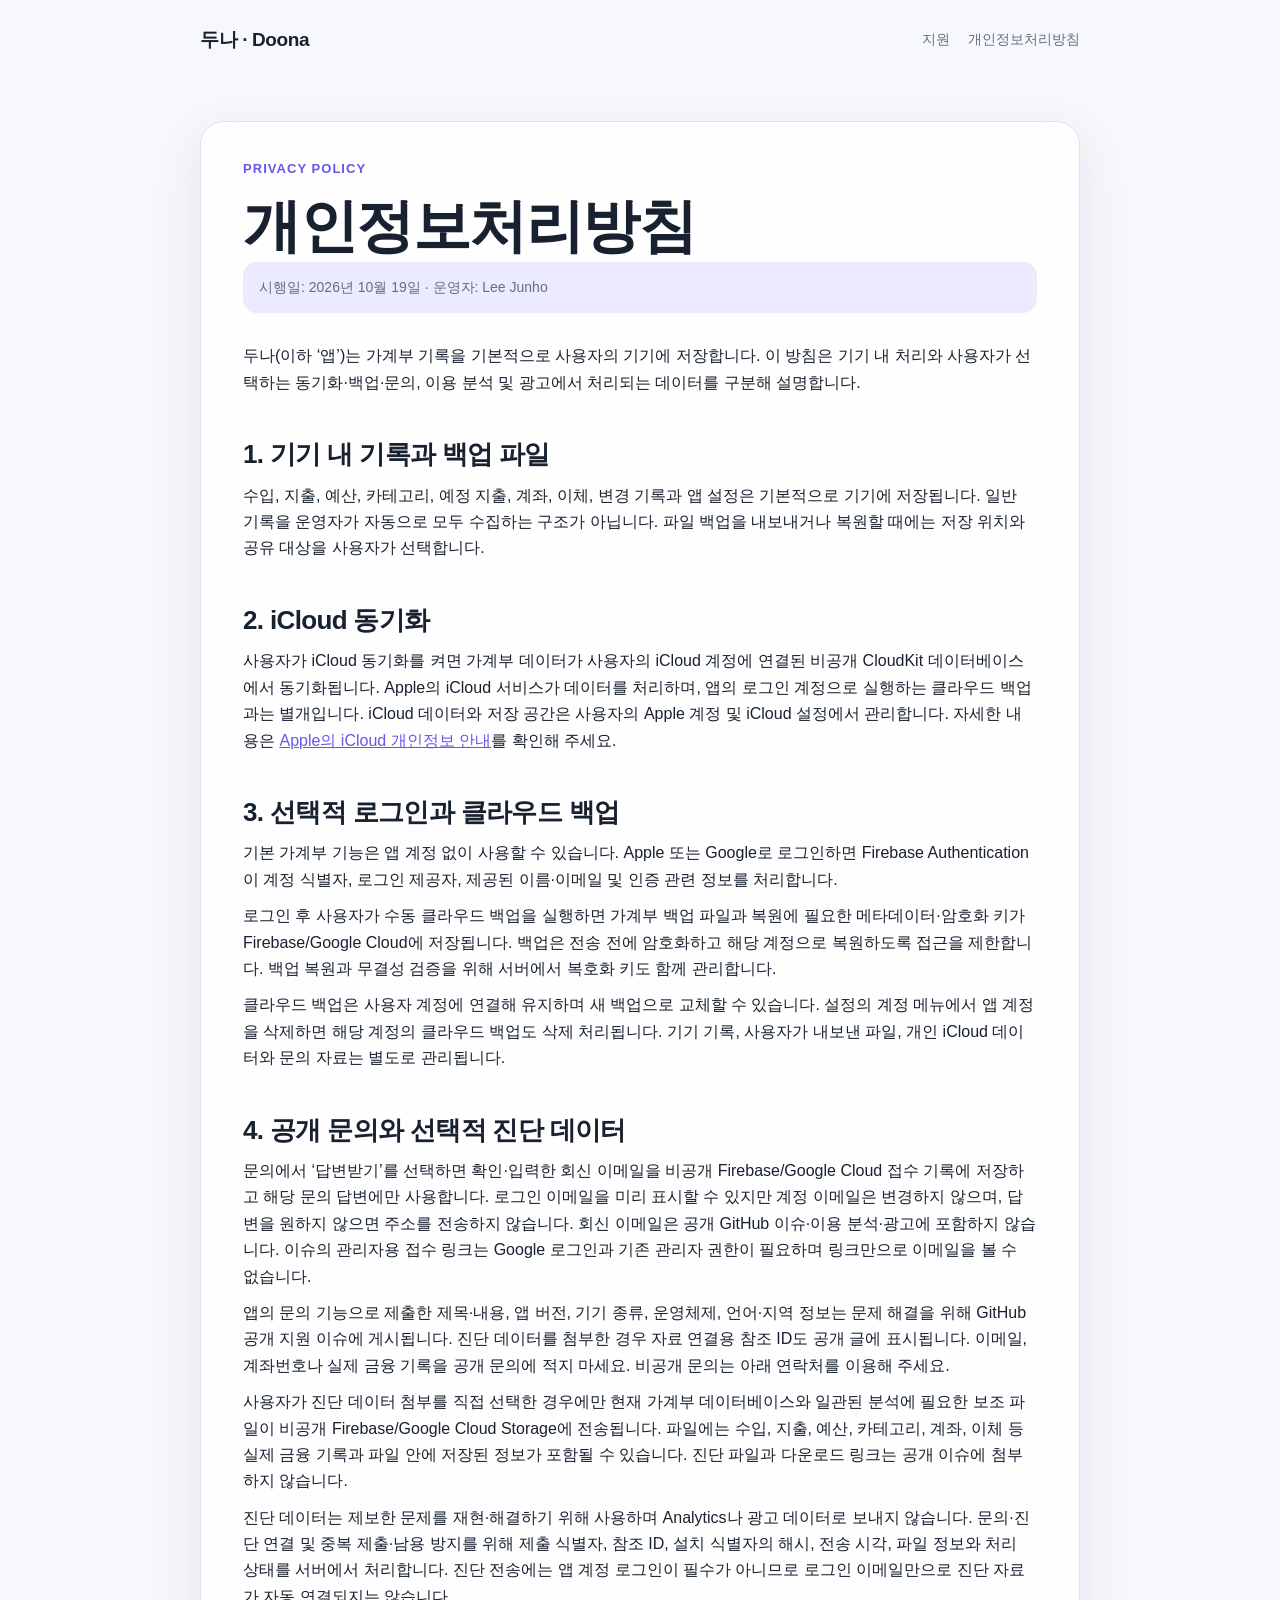
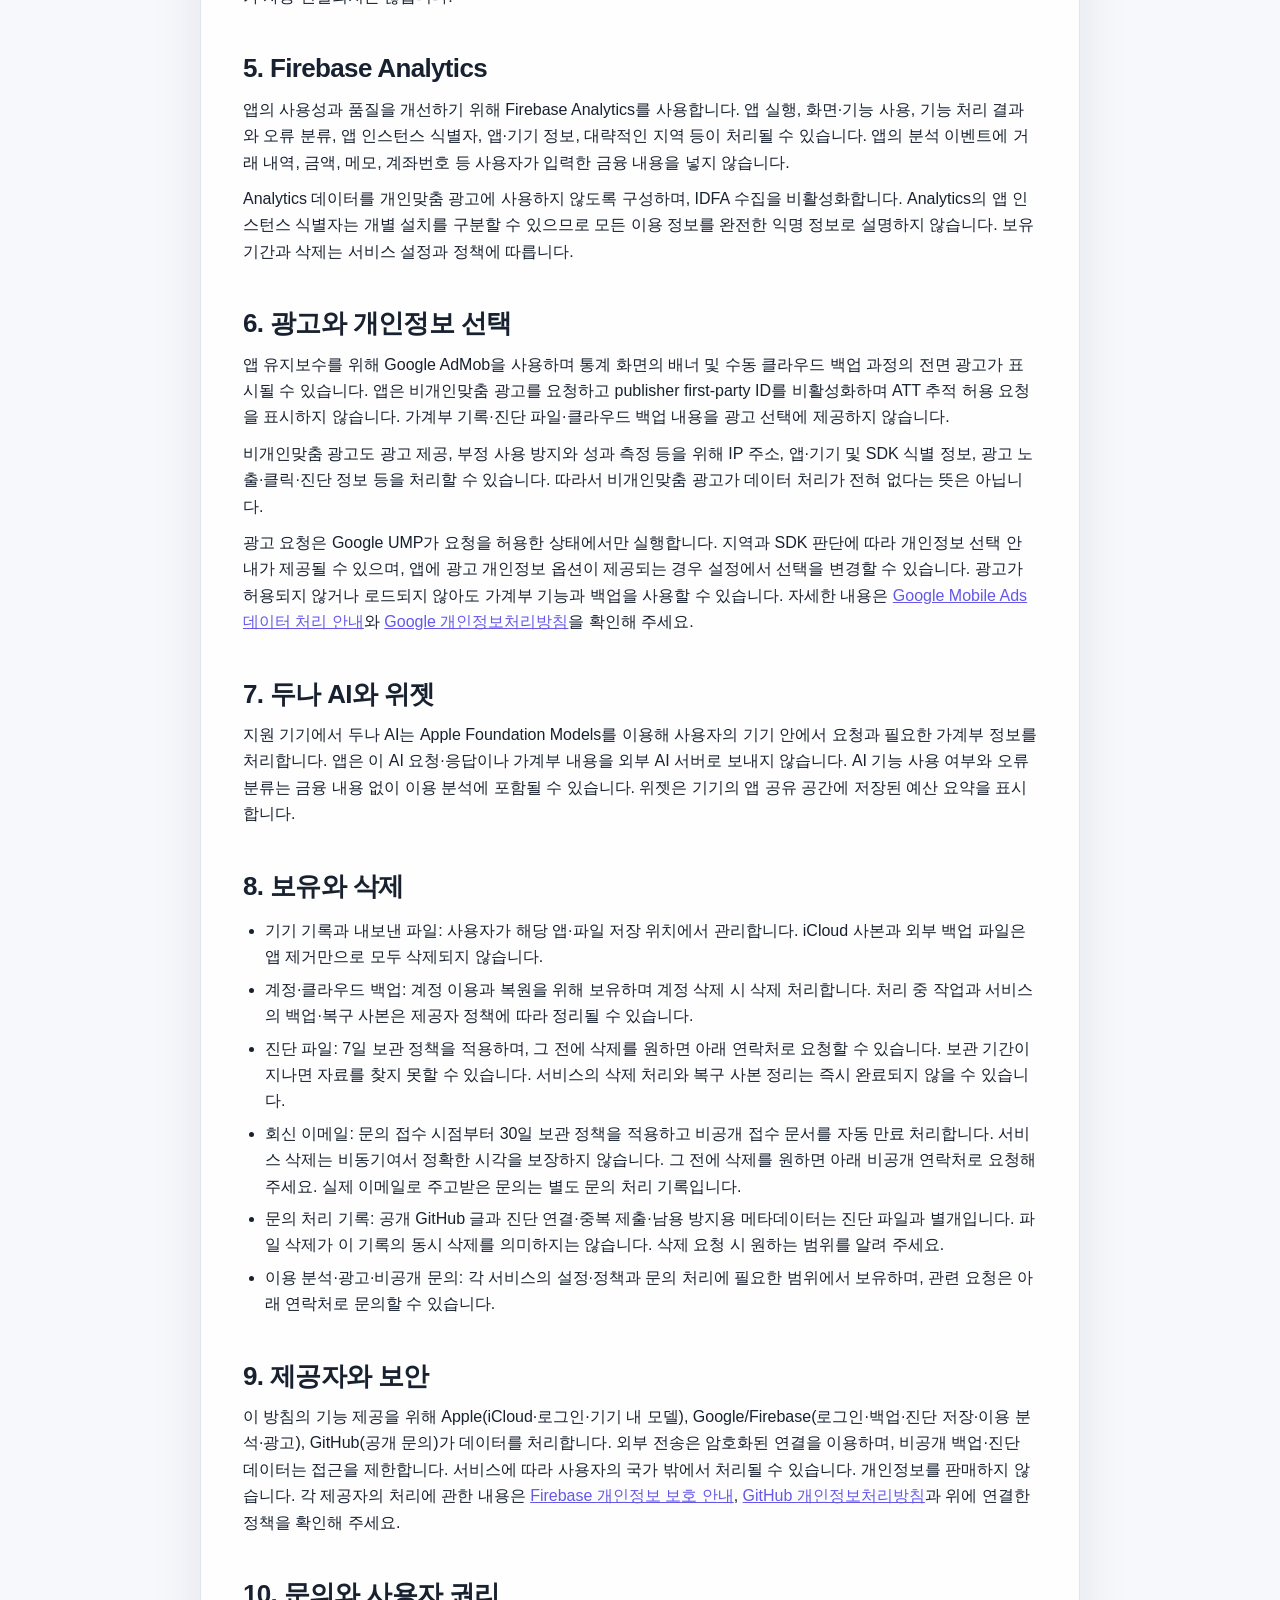
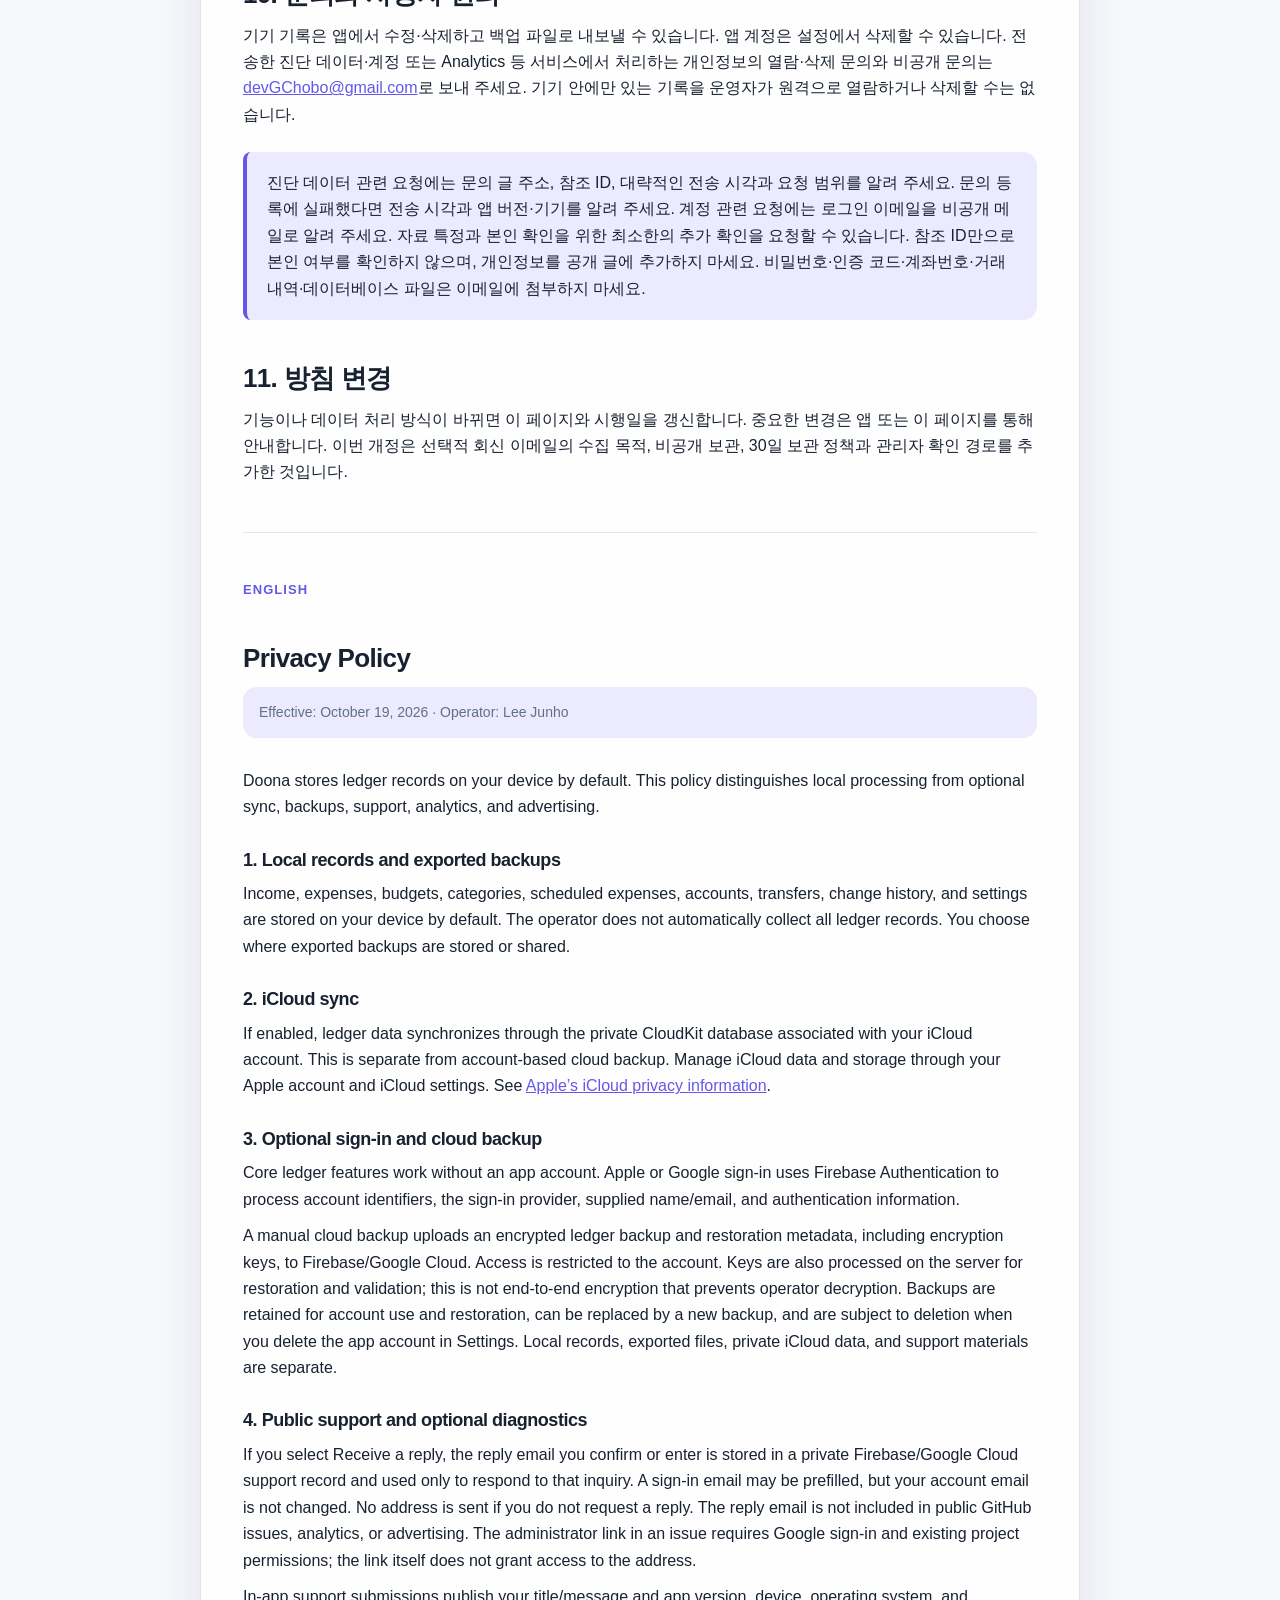
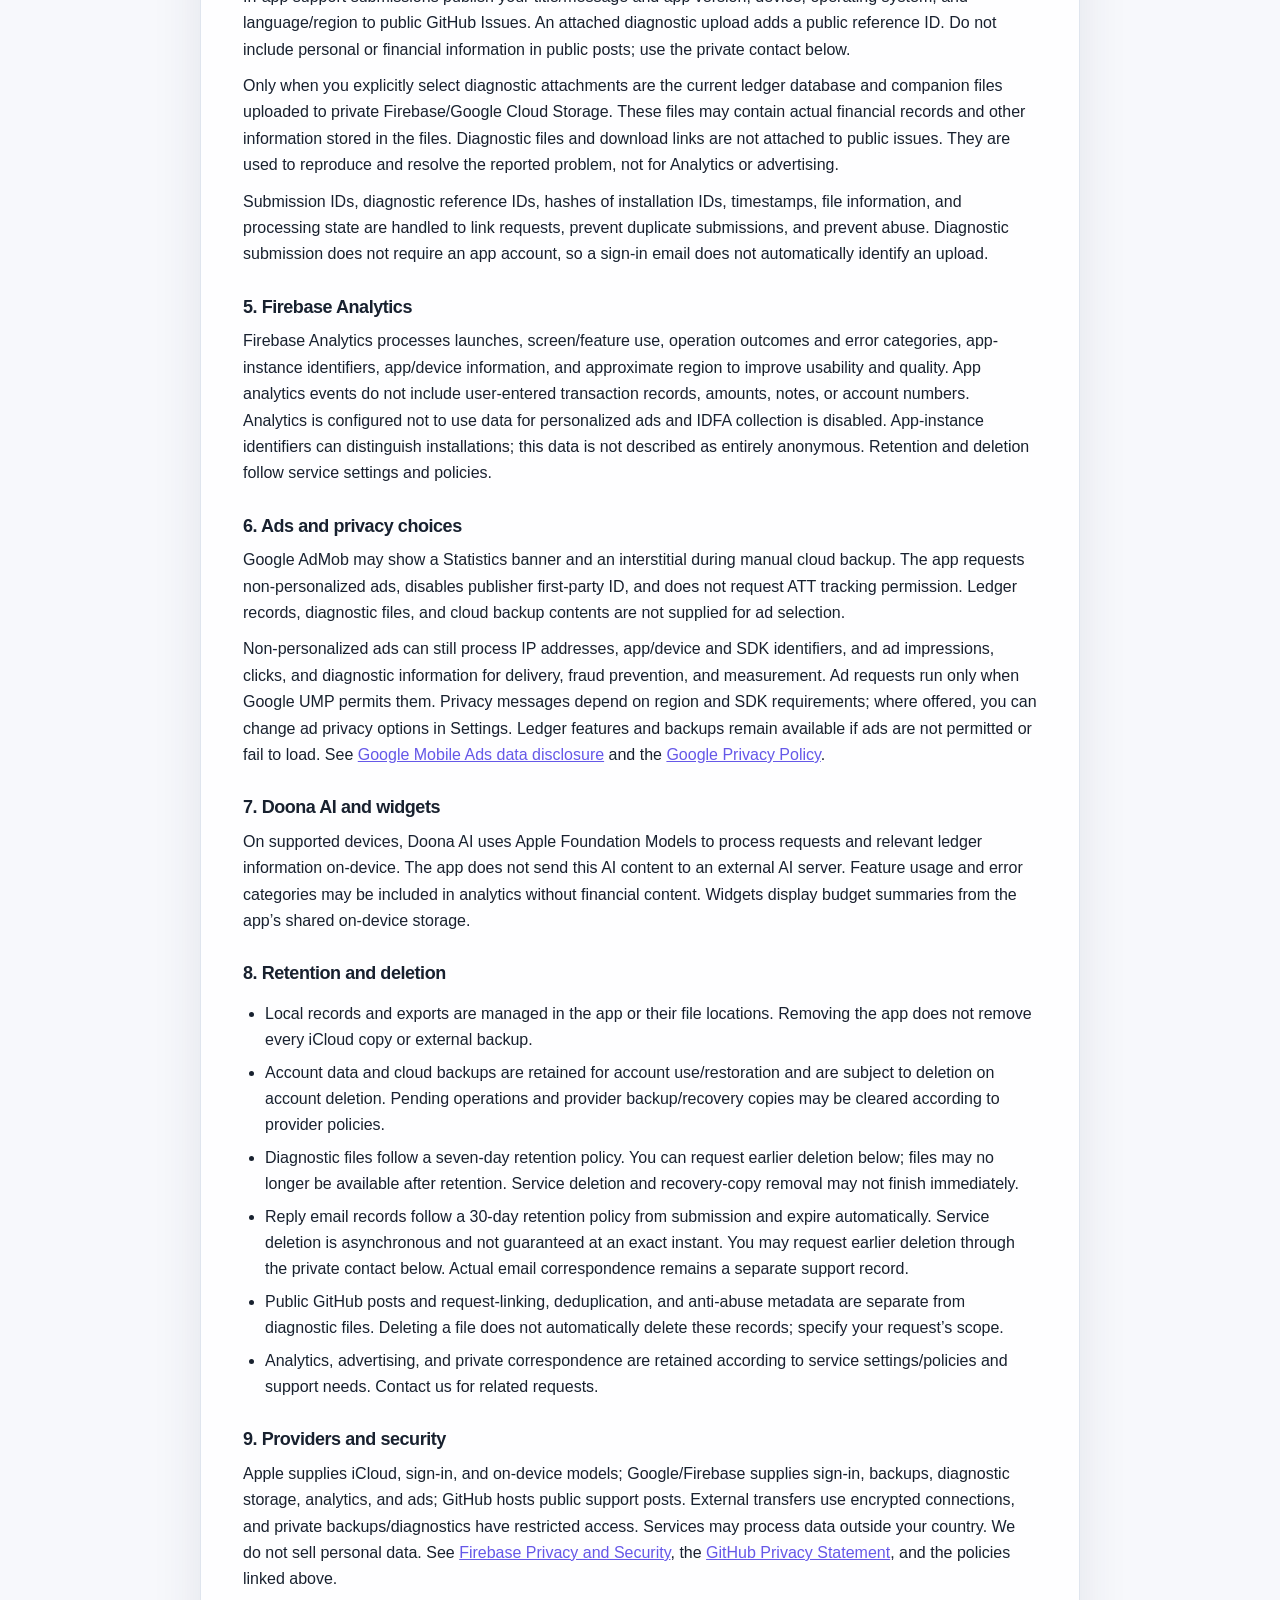
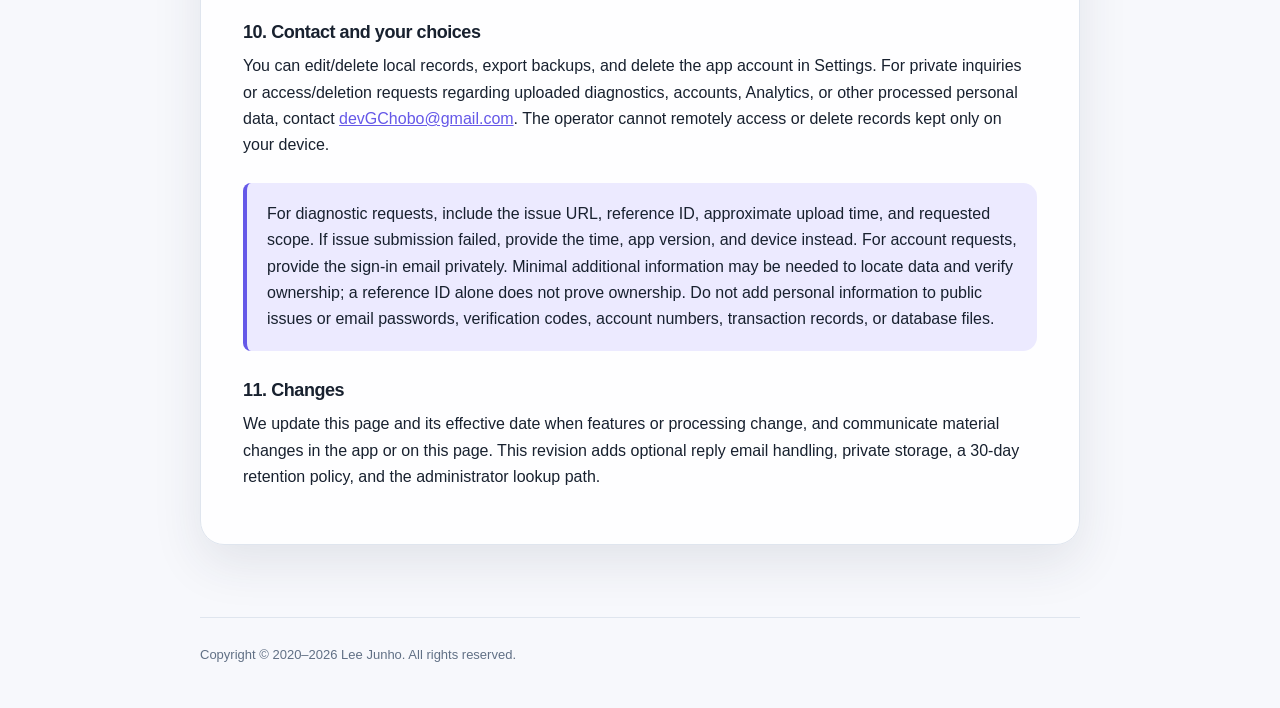
==== commit 66970bc9: "docs: disclose private support reply email retention" ====
--- a/privacy/index.html
+++ b/privacy/index.html
@@ -13,7 +13,7 @@
     <main><article class="content">
       <p class="eyebrow">Privacy Policy</p>
       <h1>개인정보처리방침</h1>
-      <div class="meta">시행일: 2026년 10월 13일 · 운영자: Lee Junho</div>
+      <div class="meta">시행일: 2026년 10월 19일 · 운영자: Lee Junho</div>
       <p>두나(이하 ‘앱’)는 가계부 기록을 기본적으로 사용자의 기기에 저장합니다. 이 방침은 기기 내 처리와 사용자가 선택하는 동기화·백업·문의, 이용 분석 및 광고에서 처리되는 데이터를 구분해 설명합니다.</p>
       <h2>1. 기기 내 기록과 백업 파일</h2>
       <p>수입, 지출, 예산, 카테고리, 예정 지출, 계좌, 이체, 변경 기록과 앱 설정은 기본적으로 기기에 저장됩니다. 일반 기록을 운영자가 자동으로 모두 수집하는 구조가 아닙니다. 파일 백업을 내보내거나 복원할 때에는 저장 위치와 공유 대상을 사용자가 선택합니다.</p>
@@ -24,6 +24,7 @@
       <p>로그인 후 사용자가 수동 클라우드 백업을 실행하면 가계부 백업 파일과 복원에 필요한 메타데이터·암호화 키가 Firebase/Google Cloud에 저장됩니다. 백업은 전송 전에 암호화하고 해당 계정으로 복원하도록 접근을 제한합니다. 백업 복원과 무결성 검증을 위해 서버에서 복호화 키도 함께 관리합니다.</p>
       <p>클라우드 백업은 사용자 계정에 연결해 유지하며 새 백업으로 교체할 수 있습니다. 설정의 계정 메뉴에서 앱 계정을 삭제하면 해당 계정의 클라우드 백업도 삭제 처리됩니다. 기기 기록, 사용자가 내보낸 파일, 개인 iCloud 데이터와 문의 자료는 별도로 관리됩니다.</p>
       <h2>4. 공개 문의와 선택적 진단 데이터</h2>
+      <p>문의에서 ‘답변받기’를 선택하면 확인·입력한 회신 이메일을 비공개 Firebase/Google Cloud 접수 기록에 저장하고 해당 문의 답변에만 사용합니다. 로그인 이메일을 미리 표시할 수 있지만 계정 이메일은 변경하지 않으며, 답변을 원하지 않으면 주소를 전송하지 않습니다. 회신 이메일은 공개 GitHub 이슈·이용 분석·광고에 포함하지 않습니다. 이슈의 관리자용 접수 링크는 Google 로그인과 기존 관리자 권한이 필요하며 링크만으로 이메일을 볼 수 없습니다.</p>
       <p>앱의 문의 기능으로 제출한 제목·내용, 앱 버전, 기기 종류, 운영체제, 언어·지역 정보는 문제 해결을 위해 GitHub 공개 지원 이슈에 게시됩니다. 진단 데이터를 첨부한 경우 자료 연결용 참조 ID도 공개 글에 표시됩니다. 이메일, 계좌번호나 실제 금융 기록을 공개 문의에 적지 마세요. 비공개 문의는 아래 연락처를 이용해 주세요.</p>
       <p>사용자가 진단 데이터 첨부를 직접 선택한 경우에만 현재 가계부 데이터베이스와 일관된 분석에 필요한 보조 파일이 비공개 Firebase/Google Cloud Storage에 전송됩니다. 파일에는 수입, 지출, 예산, 카테고리, 계좌, 이체 등 실제 금융 기록과 파일 안에 저장된 정보가 포함될 수 있습니다. 진단 파일과 다운로드 링크는 공개 이슈에 첨부하지 않습니다.</p>
       <p>진단 데이터는 제보한 문제를 재현·해결하기 위해 사용하며 Analytics나 광고 데이터로 보내지 않습니다. 문의·진단 연결 및 중복 제출·남용 방지를 위해 제출 식별자, 참조 ID, 설치 식별자의 해시, 전송 시각, 파일 정보와 처리 상태를 서버에서 처리합니다. 진단 전송에는 앱 계정 로그인이 필수가 아니므로 로그인 이메일만으로 진단 자료가 자동 연결되지는 않습니다.</p>
@@ -41,6 +42,7 @@
         <li>기기 기록과 내보낸 파일: 사용자가 해당 앱·파일 저장 위치에서 관리합니다. iCloud 사본과 외부 백업 파일은 앱 제거만으로 모두 삭제되지 않습니다.</li>
         <li>계정·클라우드 백업: 계정 이용과 복원을 위해 보유하며 계정 삭제 시 삭제 처리합니다. 처리 중 작업과 서비스의 백업·복구 사본은 제공자 정책에 따라 정리될 수 있습니다.</li>
         <li>진단 파일: 7일 보관 정책을 적용하며, 그 전에 삭제를 원하면 아래 연락처로 요청할 수 있습니다. 보관 기간이 지나면 자료를 찾지 못할 수 있습니다. 서비스의 삭제 처리와 복구 사본 정리는 즉시 완료되지 않을 수 있습니다.</li>
+        <li>회신 이메일: 문의 접수 시점부터 30일 보관 정책을 적용하고 비공개 접수 문서를 자동 만료 처리합니다. 서비스 삭제는 비동기여서 정확한 시각을 보장하지 않습니다. 그 전에 삭제를 원하면 아래 비공개 연락처로 요청해 주세요. 실제 이메일로 주고받은 문의는 별도 문의 처리 기록입니다.</li>
         <li>문의 처리 기록: 공개 GitHub 글과 진단 연결·중복 제출·남용 방지용 메타데이터는 진단 파일과 별개입니다. 파일 삭제가 이 기록의 동시 삭제를 의미하지는 않습니다. 삭제 요청 시 원하는 범위를 알려 주세요.</li>
         <li>이용 분석·광고·비공개 문의: 각 서비스의 설정·정책과 문의 처리에 필요한 범위에서 보유하며, 관련 요청은 아래 연락처로 문의할 수 있습니다.</li>
       </ul>
@@ -50,12 +52,12 @@
       <p>기기 기록은 앱에서 수정·삭제하고 백업 파일로 내보낼 수 있습니다. 앱 계정은 설정에서 삭제할 수 있습니다. 전송한 진단 데이터·계정 또는 Analytics 등 서비스에서 처리하는 개인정보의 열람·삭제 문의와 비공개 문의는 <a href="mailto:devGChobo@gmail.com">devGChobo@gmail.com</a>로 보내 주세요. 기기 안에만 있는 기록을 운영자가 원격으로 열람하거나 삭제할 수는 없습니다.</p>
       <p class="notice">진단 데이터 관련 요청에는 문의 글 주소, 참조 ID, 대략적인 전송 시각과 요청 범위를 알려 주세요. 문의 등록에 실패했다면 전송 시각과 앱 버전·기기를 알려 주세요. 계정 관련 요청에는 로그인 이메일을 비공개 메일로 알려 주세요. 자료 특정과 본인 확인을 위한 최소한의 추가 확인을 요청할 수 있습니다. 참조 ID만으로 본인 여부를 확인하지 않으며, 개인정보를 공개 글에 추가하지 마세요. 비밀번호·인증 코드·계좌번호·거래 내역·데이터베이스 파일은 이메일에 첨부하지 마세요.</p>
       <h2>11. 방침 변경</h2>
-      <p>기능이나 데이터 처리 방식이 바뀌면 이 페이지와 시행일을 갱신합니다. 중요한 변경은 앱 또는 이 페이지를 통해 안내합니다. 이번 개정은 로그인·클라우드 백업·iCloud·두나 AI·광고 및 진단 데이터 처리 안내를 현재 기능에 맞춰 명확히 한 것입니다.</p>
+      <p>기능이나 데이터 처리 방식이 바뀌면 이 페이지와 시행일을 갱신합니다. 중요한 변경은 앱 또는 이 페이지를 통해 안내합니다. 이번 개정은 선택적 회신 이메일의 수집 목적, 비공개 보관, 30일 보관 정책과 관리자 확인 경로를 추가한 것입니다.</p>
       <hr>
       <section lang="en">
       <p class="eyebrow">English</p>
       <h2>Privacy Policy</h2>
-      <div class="meta">Effective: October 13, 2026 · Operator: Lee Junho</div>
+      <div class="meta">Effective: October 19, 2026 · Operator: Lee Junho</div>
       <p>Doona stores ledger records on your device by default. This policy distinguishes local processing from optional sync, backups, support, analytics, and advertising.</p>
       <h3>1. Local records and exported backups</h3>
       <p>Income, expenses, budgets, categories, scheduled expenses, accounts, transfers, change history, and settings are stored on your device by default. The operator does not automatically collect all ledger records. You choose where exported backups are stored or shared.</p>
@@ -65,6 +67,7 @@
       <p>Core ledger features work without an app account. Apple or Google sign-in uses Firebase Authentication to process account identifiers, the sign-in provider, supplied name/email, and authentication information.</p>
       <p>A manual cloud backup uploads an encrypted ledger backup and restoration metadata, including encryption keys, to Firebase/Google Cloud. Access is restricted to the account. Keys are also processed on the server for restoration and validation; this is not end-to-end encryption that prevents operator decryption. Backups are retained for account use and restoration, can be replaced by a new backup, and are subject to deletion when you delete the app account in Settings. Local records, exported files, private iCloud data, and support materials are separate.</p>
       <h3>4. Public support and optional diagnostics</h3>
+      <p>If you select Receive a reply, the reply email you confirm or enter is stored in a private Firebase/Google Cloud support record and used only to respond to that inquiry. A sign-in email may be prefilled, but your account email is not changed. No address is sent if you do not request a reply. The reply email is not included in public GitHub issues, analytics, or advertising. The administrator link in an issue requires Google sign-in and existing project permissions; the link itself does not grant access to the address.</p>
       <p>In-app support submissions publish your title/message and app version, device, operating system, and language/region to public GitHub Issues. An attached diagnostic upload adds a public reference ID. Do not include personal or financial information in public posts; use the private contact below.</p>
       <p>Only when you explicitly select diagnostic attachments are the current ledger database and companion files uploaded to private Firebase/Google Cloud Storage. These files may contain actual financial records and other information stored in the files. Diagnostic files and download links are not attached to public issues. They are used to reproduce and resolve the reported problem, not for Analytics or advertising.</p>
       <p>Submission IDs, diagnostic reference IDs, hashes of installation IDs, timestamps, file information, and processing state are handled to link requests, prevent duplicate submissions, and prevent abuse. Diagnostic submission does not require an app account, so a sign-in email does not automatically identify an upload.</p>
@@ -80,6 +83,7 @@
         <li>Local records and exports are managed in the app or their file locations. Removing the app does not remove every iCloud copy or external backup.</li>
         <li>Account data and cloud backups are retained for account use/restoration and are subject to deletion on account deletion. Pending operations and provider backup/recovery copies may be cleared according to provider policies.</li>
         <li>Diagnostic files follow a seven-day retention policy. You can request earlier deletion below; files may no longer be available after retention. Service deletion and recovery-copy removal may not finish immediately.</li>
+        <li>Reply email records follow a 30-day retention policy from submission and expire automatically. Service deletion is asynchronous and not guaranteed at an exact instant. You may request earlier deletion through the private contact below. Actual email correspondence remains a separate support record.</li>
         <li>Public GitHub posts and request-linking, deduplication, and anti-abuse metadata are separate from diagnostic files. Deleting a file does not automatically delete these records; specify your request’s scope.</li>
         <li>Analytics, advertising, and private correspondence are retained according to service settings/policies and support needs. Contact us for related requests.</li>
       </ul>
@@ -89,7 +93,7 @@
       <p>You can edit/delete local records, export backups, and delete the app account in Settings. For private inquiries or access/deletion requests regarding uploaded diagnostics, accounts, Analytics, or other processed personal data, contact <a href="mailto:devGChobo@gmail.com">devGChobo@gmail.com</a>. The operator cannot remotely access or delete records kept only on your device.</p>
       <p class="notice">For diagnostic requests, include the issue URL, reference ID, approximate upload time, and requested scope. If issue submission failed, provide the time, app version, and device instead. For account requests, provide the sign-in email privately. Minimal additional information may be needed to locate data and verify ownership; a reference ID alone does not prove ownership. Do not add personal information to public issues or email passwords, verification codes, account numbers, transaction records, or database files.</p>
       <h3>11. Changes</h3>
-      <p>We update this page and its effective date when features or processing change, and communicate material changes in the app or on this page. This revision clarifies current sign-in, cloud backup, iCloud, Doona AI, advertising, and diagnostic handling.</p>
+      <p>We update this page and its effective date when features or processing change, and communicate material changes in the app or on this page. This revision adds optional reply email handling, private storage, a 30-day retention policy, and the administrator lookup path.</p>
       </section>
     </article></main>
     <footer>Copyright © 2020–2026 Lee Junho. All rights reserved.</footer>
